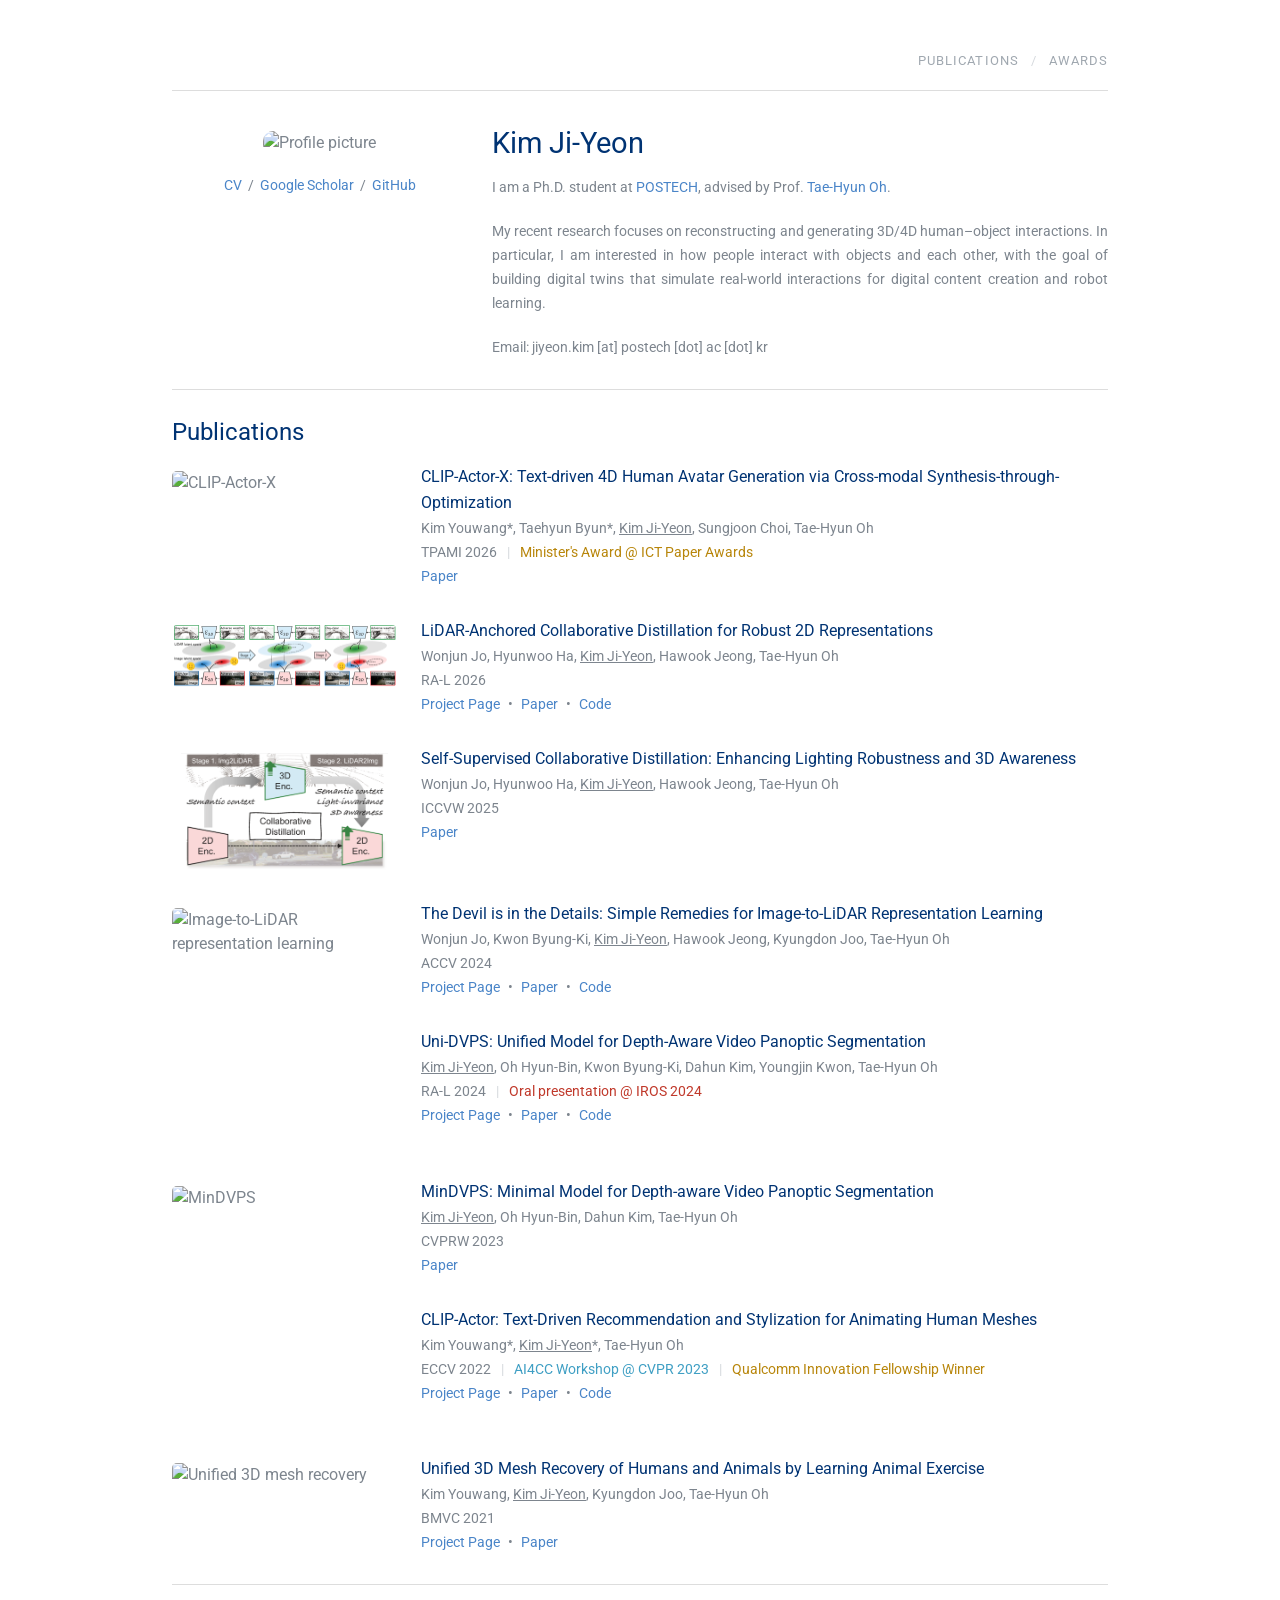
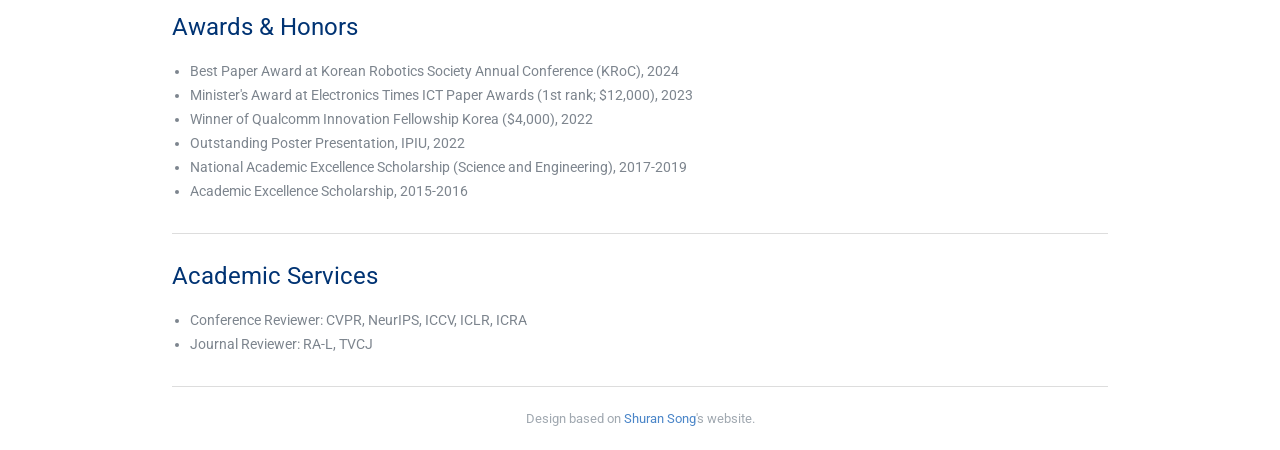
==== index.html @ 202c0822 "Update profile research interests and digital twin vision" ====
<!doctype html>
<html lang="en">
<head>
  <!-- Required meta tags -->
  <meta charset="utf-8">
  <meta name="viewport" content="width=device-width, initial-scale=1">

  <!-- Google Fonts -->
  <link rel="preconnect" href="https://fonts.googleapis.com">
  <link rel="preconnect" href="https://fonts.gstatic.com" crossorigin>
  <link href="https://fonts.googleapis.com/css2?family=Roboto:wght@300;400;500;700&display=swap" rel="stylesheet">

  <!-- Bootstrap CSS -->
  <link href="https://cdn.jsdelivr.net/npm/bootstrap@5.0.2/dist/css/bootstrap.min.css" rel="stylesheet" integrity="sha384-EVSTQN3/azprG1Anm3QDgpJLIm9Nao0Yz1ztcQTwFspd3yD65VohhpuuCOmLASjC" crossorigin="anonymous">
  <link rel="stylesheet" href="https://cdnjs.cloudflare.com/ajax/libs/font-awesome/6.2.0/css/all.min.css" integrity="sha512-xh6O/CkQoPOWDdYTDqeRdPCVd1SpvCA9XXcUnZS2FmJNp1coAFzvtCN9BmamE+4aHK8yyUHUSCcJHgXloTyT2A==" crossorigin="anonymous" referrerpolicy="no-referrer" />

  <!-- Custom CSS -->
  <link rel="stylesheet" href="./assets/home/css/home.css">

  <!-- Google tag (gtag.js) -->
  <script async src="https://www.googletagmanager.com/gtag/js?id=G-CMSVGPC040"></script>
  <script>
    window.dataLayer = window.dataLayer || [];
    function gtag(){dataLayer.push(arguments);}
    gtag('js', new Date());

    gtag('config', 'G-CMSVGPC040');
</script>

  <title>Kim Ji-Yeon</title>
  <link rel="icon" type="image/x-icon" href="assets/favicon.ico">
</head>

<body>
  <div class="container">

    <!-- ==================== header ==================== -->
    <header class="site-header">
      <a href="#publications">PUBLICATIONS</a><span class="sep">/</span><a href="#awards">AWARDS</a>
    </header>

    <!-- ==================== profile ==================== -->
    <div class="row profile">
      <div class="col-sm-4 text-center">
        <img src="./assets/home/image/me.png" class="profile-image" alt="Profile picture">
        <p class="profile-link">
          <a href="./cv.html" target="_blank">CV</a><span class="sep">/</span><a href="https://scholar.google.com/citations?user=NYA9EpgAAAAJ&hl=en" target="_blank">Google Scholar</a><span class="sep">/</span><a href="https://github.com/J1Yeon-Kim" target="_blank">GitHub</a>
        </p>
      </div>
      <div class="col-sm-8">
        <div class="profile-name">Kim Ji-Yeon</div>
        <p class="profile-text">
          I am a Ph.D. student at <a href="https://postech.ac.kr/eng" target="_blank">POSTECH</a>, advised by Prof. <a href="https://ami.kaist.ac.kr/members/tae-hyun-oh" target="_blank">Tae-Hyun Oh</a>.
          <!-- at <a href="https://ami.kaist.ac.kr/" target="_blank">AMILab</a> at <a href="https://postech.ac.kr/eng" target="_blank">POSTECH</a>, advised by <a href="https://ami.kaist.ac.kr/members/tae-hyun-oh" target="_blank">Tae-Hyun Oh</a>. I received my Bachelor's degree in IT Engineering from Sookmyung Women's University. During my undergraduate, I also studied at <a href="https://www.utoronto.ca/" target="_blank">University of Toronto</a> as an exchange student. -->
        </p>
        <p class="profile-text">
          My recent research focuses on reconstructing and generating 3D/4D human&ndash;object interactions.
          In particular, I am interested in how people interact with objects and each other, with the goal of building digital twins that simulate real-world interactions for digital content creation and robot learning.
          <!-- computer vision and machine learning, specializing in understanding 3D world via 2D visual cues. -->
          <!-- Recently, my research interests are on perceiving 3D humans in the scene. -->
        </p>
        <p class="profile-email">
          Email: jiyeon.kim [at] postech [dot] ac [dot] kr
        </p>
      </div>
    </div>

    <!-- ==================== recent work slider ====================
         Enable when representative project thumbnails are ready.
    <div class="recent-work">
      <div class="slider">
        <a href="https://jiyeonk1m.github.io/uni-dvps"><video playsinline muted autoplay loop><source src="./assets/home/image/uni_dvps_animation.mp4" type="video/mp4"></video></a>
        <a href="https://clip-actor.github.io"><video playsinline muted autoplay loop><source src="./assets/home/image/clip-actor-fm.mp4" type="video/mp4"></video></a>
        <a href="https://sr-i2l.github.io/"><img src="./assets/home/image/lidar.png"></a>
        <a href="https://demr-bmvc21.github.io"><img src="./assets/home/image/demr.png"></a>
      </div>
    </div>
    ============================================================= -->

    <div class="divider"></div>

    <!-- ==================== publications ==================== -->
    <h1 class="section" id="publications">Publications</h1>

    <div class="row research-proj">
      <div class="col-sm-3 research-thumb">
        <img src="./assets/home/image/clip-actor-x.png" alt="CLIP-Actor-X">
      </div>
      <div class="col-sm-9 research-info">
        <span class="research-proj-title">CLIP-Actor-X: Text-driven 4D Human Avatar Generation via Cross-modal Synthesis-through-Optimization</span><br>
        Kim Youwang*, Taehyun Byun*, <u>Kim Ji-Yeon</u>, Sungjoon Choi, Tae-Hyun Oh<br>
        TPAMI 2026<span class="sub-sep">|</span><span class="sub-info sub-award">Minister's Award @ ICT Paper Awards</span><br>
        <div class="research-links">
          <a href="https://ieeexplore.ieee.org/document/11408037" target="_blank">Paper</a>
        </div>
      </div>
    </div>

    <div class="row research-proj">
      <div class="col-sm-3 research-thumb">
        <img src="./assets/home/image/cd_teaser.png" alt="LiDAR-Anchored Collaborative Distillation">
      </div>
      <div class="col-sm-9 research-info">
        <span class="research-proj-title">LiDAR-Anchored Collaborative Distillation for Robust 2D Representations</span><br>
        Wonjun Jo, Hyunwoo Ha, <u>Kim Ji-Yeon</u>, Hawook Jeong, Tae-Hyun Oh <br>
        RA-L 2026<br>
        <div class="research-links">
          <a href="https://la-cd.github.io/" target="_blank">Project Page</a><span class="sep">&bull;</span><a href="https://ieeexplore.ieee.org/document/11623467" target="_blank">Paper</a><span class="sep">&bull;</span><a href="https://github.com/kaist-ami/SSCD" target="_blank">Code</a>
        </div>
      </div>
    </div>

    <div class="row research-proj">
      <div class="col-sm-3 research-thumb">
        <img class="thumb-short" src="./assets/home/image/cd-workshop-teaser.webp" alt="Self-Supervised Collaborative Distillation">
      </div>
      <div class="col-sm-9 research-info">
        <span class="research-proj-title">Self-Supervised Collaborative Distillation: Enhancing Lighting Robustness and 3D Awareness</span><br>
        Wonjun Jo, Hyunwoo Ha, <u>Kim Ji-Yeon</u>, Hawook Jeong, Tae-Hyun Oh <br>
        ICCVW 2025<br>
        <div class="research-links">
          <a href="https://openreview.net/forum?id=i1JDHqVzmv" target="_blank">Paper</a>
        </div>
      </div>
    </div>

    <div class="row research-proj">
      <div class="col-sm-3 research-thumb">
        <img src="./assets/home/image/lidar.png" alt="Image-to-LiDAR representation learning">
      </div>
      <div class="col-sm-9 research-info">
        <span class="research-proj-title">The Devil is in the Details: Simple Remedies for Image-to-LiDAR Representation Learning</span><br>
        Wonjun Jo, Kwon Byung-Ki, <u>Kim Ji-Yeon</u>, Hawook Jeong, Kyungdon Joo, Tae-Hyun Oh<br>
        ACCV 2024<br>
        <div class="research-links">
          <a href="https://sr-i2l.github.io/" target="_blank">Project Page</a><span class="sep">&bull;</span><a href="https://openaccess.thecvf.com/content/ACCV2024/papers/Jo_The_Devil_is_in_the_Details_Simple_Remedies_for__ACCV_2024_paper.pdf" target="_blank">Paper</a><span class="sep">&bull;</span><a href="https://github.com/kaist-ami/I2L-Remedy" target="_blank">Code</a>
        </div>
      </div>
    </div>

    <div class="row research-proj">
      <div class="col-sm-3 research-thumb">
        <video playsinline muted autoplay loop poster="./assets/home/image/min-dvps.png">
          <source src="./assets/home/image/uni_dvps_animation.mp4" type="video/mp4">
        </video>
      </div>
      <div class="col-sm-9 research-info">
        <span class="research-proj-title">Uni-DVPS: Unified Model for Depth-Aware Video Panoptic Segmentation</span><br>
        <u>Kim Ji-Yeon</u>, Oh Hyun-Bin, Kwon Byung-Ki, Dahun Kim, Youngjin Kwon, Tae-Hyun Oh<br>
        RA-L 2024<span class="sub-sep">|</span><span class="sub-info sub-oral">Oral presentation @ IROS 2024</span><br>
        <div class="research-links">
          <a href="https://jiyeonk1m.github.io/uni-dvps" target="_blank">Project Page</a><span class="sep">&bull;</span><a href="https://ieeexplore.ieee.org/document/10517661" target="_blank">Paper</a><span class="sep">&bull;</span><a href="https://github.com/kaist-ami/Uni-DVPS" target="_blank">Code</a>
        </div>
      </div>
    </div>

    <div class="row research-proj">
      <div class="col-sm-3 research-thumb">
        <img src="./assets/home/image/min-dvps.png" alt="MinDVPS">
      </div>
      <div class="col-sm-9 research-info">
        <span class="research-proj-title">MinDVPS: Minimal Model for Depth-aware Video Panoptic Segmentation</span><br>
        <u>Kim Ji-Yeon</u>, Oh Hyun-Bin, Dahun Kim, Tae-Hyun Oh<br>
        CVPRW 2023 <br>
        <div class="research-links">
          <a href="https://vcad.site/#/papers" target="_blank">Paper</a>
        </div>
      </div>
    </div>

    <div class="row research-proj">
      <div class="col-sm-3 research-thumb">
        <video playsinline muted autoplay loop poster="./assets/home/image/clip-actor-x.png">
          <source src="./assets/home/image/clip-actor-fm.mp4" type="video/mp4">
        </video>
      </div>
      <div class="col-sm-9 research-info">
        <span class="research-proj-title">CLIP-Actor: Text-Driven Recommendation and Stylization for Animating Human Meshes</span><br>
        Kim Youwang*, <u>Kim Ji-Yeon</u>*, Tae-Hyun Oh<br>
        ECCV 2022<span class="sub-sep">|</span><span class="sub-info sub-workshop">AI4CC Workshop @ CVPR 2023</span><span class="sub-sep">|</span><span class="sub-info sub-award">Qualcomm Innovation Fellowship Winner</span><br>
        <div class="research-links">
          <a href="https://clip-actor.github.io" target="_blank">Project Page</a><span class="sep">&bull;</span><a href="https://arxiv.org/abs/2206.04382" target="_blank">Paper</a><span class="sep">&bull;</span><a href="https://github.com/kaist-ami/CLIP-Actor" target="_blank">Code</a>
        </div>
      </div>
    </div>

    <div class="row research-proj">
      <div class="col-sm-3 research-thumb">
        <img src="./assets/home/image/demr.png" alt="Unified 3D mesh recovery">
      </div>
      <div class="col-sm-9 research-info">
        <span class="research-proj-title">Unified 3D Mesh Recovery of Humans and Animals by Learning Animal Exercise</span><br>
        Kim Youwang, <u>Kim Ji-Yeon</u>, Kyungdon Joo, Tae-Hyun Oh<br>
        BMVC 2021<br>
        <div class="research-links">
          <a href="https://demr-bmvc21.github.io" target="_blank">Project Page</a><span class="sep">&bull;</span><a href="https://arxiv.org/abs/2111.02450" target="_blank">Paper</a>
        </div>
      </div>
    </div>

    <!-- ==================== show more / less ====================
         Wrap the older entries above in <span id="morePubs"> ... </span>,
         then enable these buttons and the togglePubs() script at the bottom.
    <div onclick="togglePubs()" id="morePubsBtn" class="showBtn"><a>Show more...</a></div>
    <div onclick="togglePubs()" id="lessPubsBtn" class="showBtn"><a>Show less...</a></div>
    ========================================================== -->

    <div class="divider"></div>

    <!-- ==================== awards ==================== -->
    <h1 class="section" id="awards">Awards &amp; Honors</h1>
    <ul class="section-list">
      <li>Best Paper Award at Korean Robotics Society Annual Conference (KRoC), 2024</li>
      <li>Minister's Award at Electronics Times ICT Paper Awards (1st rank; $12,000), 2023</li>
      <li>Winner of Qualcomm Innovation Fellowship Korea ($4,000), 2022</li>
      <li>Outstanding Poster Presentation, IPIU, 2022</li>
      <li>National Academic Excellence Scholarship (Science and Engineering), 2017-2019</li>
      <li>Academic Excellence Scholarship, 2015-2016</li>
    </ul>

    <div class="divider"></div>

    <!-- ==================== services ==================== -->
    <h1 class="section" id="services">Academic Services</h1>
    <ul class="section-list">
      <li>Conference Reviewer: CVPR, NeurIPS, ICCV, ICLR, ICRA</li>
      <li>Journal Reviewer: RA-L, TVCJ</li>
    </ul>

    <div class="divider"></div>

    <footer class="footer">
      <p class="text-center">
        Design based on <a href="https://shurans.github.io/" target="_blank">Shuran Song</a>'s website.
      </p>
      <!--
      <p class="text-center">
        Feel free to use my website source code. Checkout the <a href="https://github.com/jiyeonk1m/jiyeonk1m.github.io" target="_blank">github repository</a>.
      </p>
      -->
    </footer>
  </div>

  <!-- Bootstrap JS (Popper.js bundled) -->
  <script src="https://cdn.jsdelivr.net/npm/bootstrap@5.0.2/dist/js/bootstrap.bundle.min.js"
    integrity="sha384-MrcW6ZMFYlzcLA8Nl+NtUVF0sA7MsXsP1UyJoMp4YLEuNSfAP+JcXn/tWtIaxVXM"
    crossorigin="anonymous"></script>

  <!-- ==================== publication list toggle ====================
  <script>
    function togglePubs() {
      var morePubs = document.getElementById("morePubs");
      var morePubsBtn = document.getElementById("morePubsBtn");
      var lessPubsBtn = document.getElementById("lessPubsBtn");
      if (morePubsBtn.style.display === "none") {
        morePubs.style.display = "none";
        morePubsBtn.style.display = "inline";
        lessPubsBtn.style.display = "none";
      } else {
        morePubs.style.display = "inline";
        morePubsBtn.style.display = "none";
        lessPubsBtn.style.display = "inline";
      }
    }
  </script>
  ============================================================== -->
</body>
</html>
---- assets/home/css/home.css ----
/* ==========================================================================
   Palette
   text        #7d858e    heading  #003373
   link        #4a85c8    divider  #ddd
   ========================================================================== */

body {
  font-family: 'Roboto', sans-serif;
  color: #7d858e;
  background-color: #fff;
}

p, ul, li {
  font-size: 14px;
  line-height: 24px;
}

a {
  text-decoration: none;
  color: #4a85c8;
}

a:hover {
  color: #4a85c8;
  border-bottom: 1px solid #4a85c8;
}

/* --------------------------------------------------------- container ---- */

@media (min-width: 576px) { .container { max-width: 90%; } }
@media (min-width: 768px) { .container { max-width: 90%; } }
@media (min-width: 992px) { .container { max-width: 960px; } }

/* ------------------------------------------------------------ header ---- */

.site-header {
  font-size: 13px;
  letter-spacing: 0.08em;
  line-height: 58px;
  padding-top: 32px;
  text-align: right;
  border-bottom: 1px solid #ddd;
}

.site-header a {
  color: #a0a8b0;
  border-bottom: none;
}

.site-header a:hover {
  color: #4a85c8;
  border-bottom: none;
}

.site-header .sep {
  padding: 0 12px;
  color: #d5d9dd;
}

/* smooth scrolling for the in-page anchor links */
html {
  scroll-behavior: smooth;
}

h1.section {
  scroll-margin-top: 24px;
}

/* ----------------------------------------------------------- profile ---- */

.profile {
  padding: 40px 0 10px 0;
}

.profile-name {
  font-size: 29px;
  line-height: 24px;
  /* font-weight: 500; */
  margin-bottom: 20px;
  color: #003373;
}

.profile-email {
  font-size: 14px;
  line-height: 24px;
  margin-bottom: 20px;
}

.profile-text {
  margin-bottom: 20px;
  text-align: justify;
}

.profile-image {
  width: 100%;
  max-width: 170px;
  border-radius: 10px;
  margin-bottom: 18px;
}

.profile-link {
  font-size: 14px;
  line-height: 24px;
}

.profile-link .sep {
  padding: 0 6px;
}

/* ------------------------------------------------------------ layout ---- */

.divider {
  width: 100%;
  border-bottom: 1px solid #ddd;
}

h1.section {
  font-size: 24px;
  line-height: 24px;
  font-weight: 400;
  color: #003373;
  margin: 30px 0 20px 0;
}

/* -------------------------------------------------------- recent work --- */
/* Used by the (currently commented out) slider above the publication list. */

.recent-work {
  padding-bottom: 20px;
  margin: 30px 0;
  overflow-x: auto;
  overflow-y: hidden;
}

.slider {
  display: flex;
  gap: 20px;
  width: max-content;
}

.slider img,
.slider video {
  height: 205px;
  border-radius: 10px;
}

.slider a:hover {
  border-bottom: none;
}

.recent-work::-webkit-scrollbar { background: none; height: 8px; }
.recent-work::-webkit-scrollbar-track { background: #eee; border-radius: 4px; }
.recent-work::-webkit-scrollbar-thumb { background: #ccc; border-radius: 4px; }
.recent-work::-webkit-scrollbar-thumb:hover { background: #999; }

/* ------------------------------------------------------ publications ---- */

/* Bootstrap's .row carries a -12px margin that its columns cancel with 12px of
   padding. Dropping only the column padding aligns the thumbnail with the
   "Publications" heading but also shrinks it by 12px; dropping the row margin
   too keeps the thumbnail at its full column width AND aligned, which is how
   the reference has it (h1 and .research-proj share the same left edge). */

.research-proj {
  margin-bottom: 30px;
  margin-left: 0;
}

.research-thumb {
  padding-left: 0;
}

.research-thumb img,
.research-thumb video {
  width: 100%;
  border-radius: 5px;
  display: block;
  /* nudges the thumbnail down so its top edge optically aligns with the
     title's cap height rather than the top of its line box (as in the reference) */
  margin-top: 7px;
}

/* this teaser is nearly square (1.74:1), so at full column width it stands
   taller than the ~2:1 thumbnails around it — hold it to their height and let
   the image scale down inside */
.research-thumb img.thumb-short {
  aspect-ratio: 1.9 / 1;
  object-fit: contain;
  object-position: center;
}

.research-info {
  font-size: 14px;
  line-height: 24px;
}

.research-proj-title {
  color: #003373;
  font-size: 16px;
  line-height: 26px;
}

.research-links {
  white-space: nowrap;
}

.research-links .sep {
  padding: 0 8px;
}

/* Sub-info sits on its own line under the venue: one bullet, everything joined
   on that single line, indented past the venue so it reads as subordinate. */

/* .sub-info {
  padding-left: 18px;
  text-indent: -12px;
} */

/* .sub-info::before {
  content: "\2022";
  color: #c9ced3;
  padding-right: 6px;
} */

/* Sub-info shares the venue line, separated by a pipe. Same size as the venue,
   so colour is the only thing telling them apart: the venue is the one grey
   item on the line, everything after it is colour-coded by kind. */

.sub-sep {
  padding: 0 10px;
  color: #d5d9dd;
}

.sub-info {
  font-size: 14px;
}

.sub-award {
  color: #b8860b;   /* gold */
}

.sub-oral {
  color: #c0392b;   /* red */
}

.sub-workshop {
  color: #3f9fc4;   /* sky */
}

/* Previous pill/badge treatment, kept in case we want to go back to it.
.tag-award,
.tag-workshop {
  display: inline-block;
  padding: 1px 10px;
  margin-top: 2px;
  font-size: 13px;
  line-height: 22px;
  border-radius: 4px;
}

.tag-award {
  background-color: rgba(253, 196, 80, 0.18);
  color: #8a6011;
}

.tag-workshop {
  background-color: rgba(74, 133, 200, 0.12);
  color: #35618f;
}
*/

/* ---------------------------------------------------------- show more --- */
/* Used by the (currently commented out) publication list toggle. */

.showBtn {
  margin-bottom: 30px;
  font-size: 14px;
  line-height: 24px;
}

.showBtn a {
  color: #003373;
  cursor: pointer;
}

.showBtn a:hover {
  border-bottom: 1px solid #003373;
}

#morePubs,
#lessPubsBtn {
  display: none;
}

/* ------------------------------------------------------------- lists ---- */

.section-list {
  list-style-position: outside;
  list-style-type: disc;
  padding-left: 18px;
  margin-bottom: 30px;
}

/* ------------------------------------------------------------ footer ---- */

.footer p {
  margin: 0;
  font-size: 13px;
  color: #a0a8b0;
  padding: 1.5em 0;
}
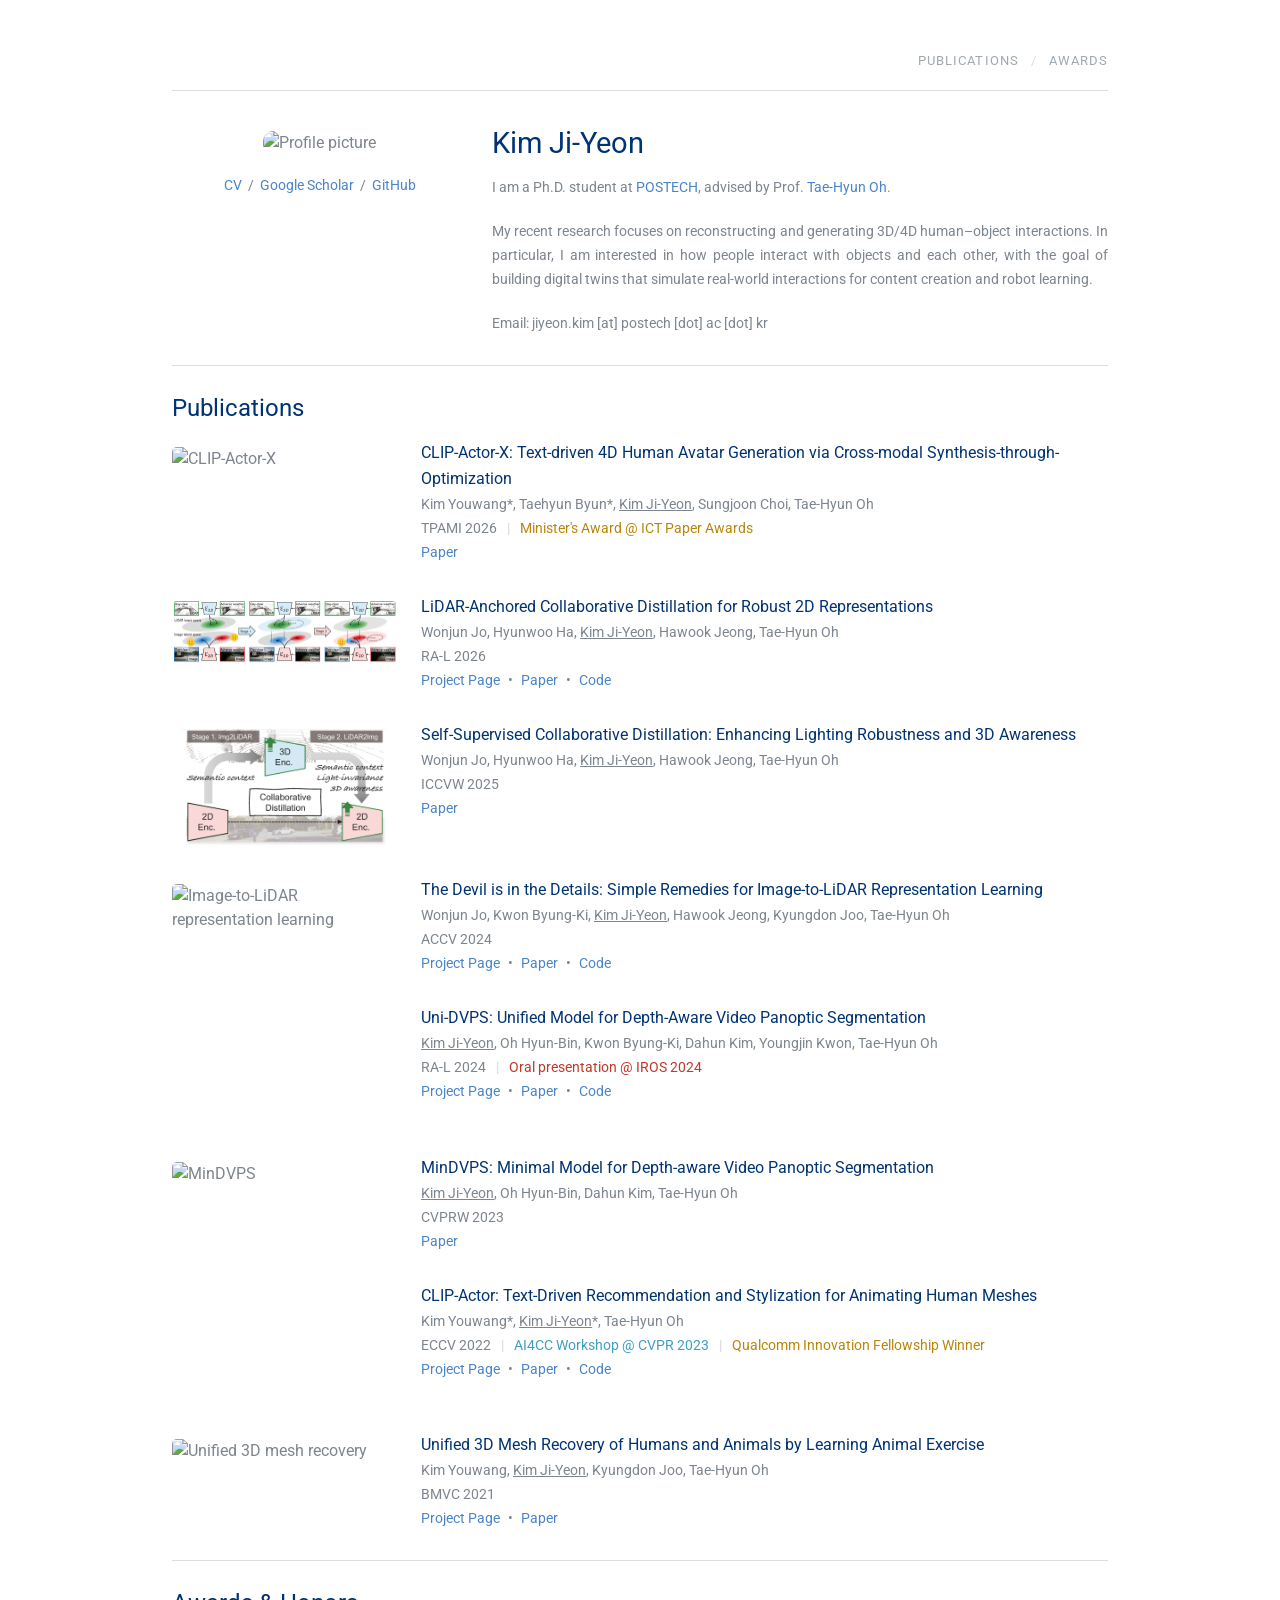
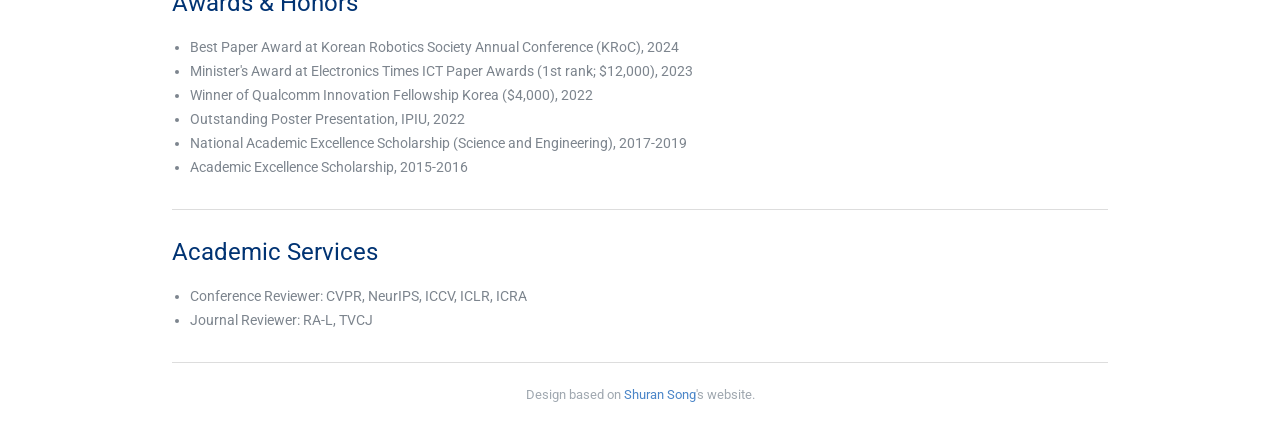
==== commit 2e646831: "Shorten profile research statement" ====
--- a/index.html
+++ b/index.html
@@ -55,7 +55,7 @@
         </p>
         <p class="profile-text">
           My recent research focuses on reconstructing and generating 3D/4D human&ndash;object interactions.
-          In particular, I am interested in how people interact with objects and each other, with the goal of building digital twins that simulate real-world interactions for digital content creation and robot learning.
+          In particular, I am interested in how people interact with objects and each other, with the goal of building digital twins that simulate real-world interactions for content creation and robot learning.
           <!-- computer vision and machine learning, specializing in understanding 3D world via 2D visual cues. -->
           <!-- Recently, my research interests are on perceiving 3D humans in the scene. -->
         </p>
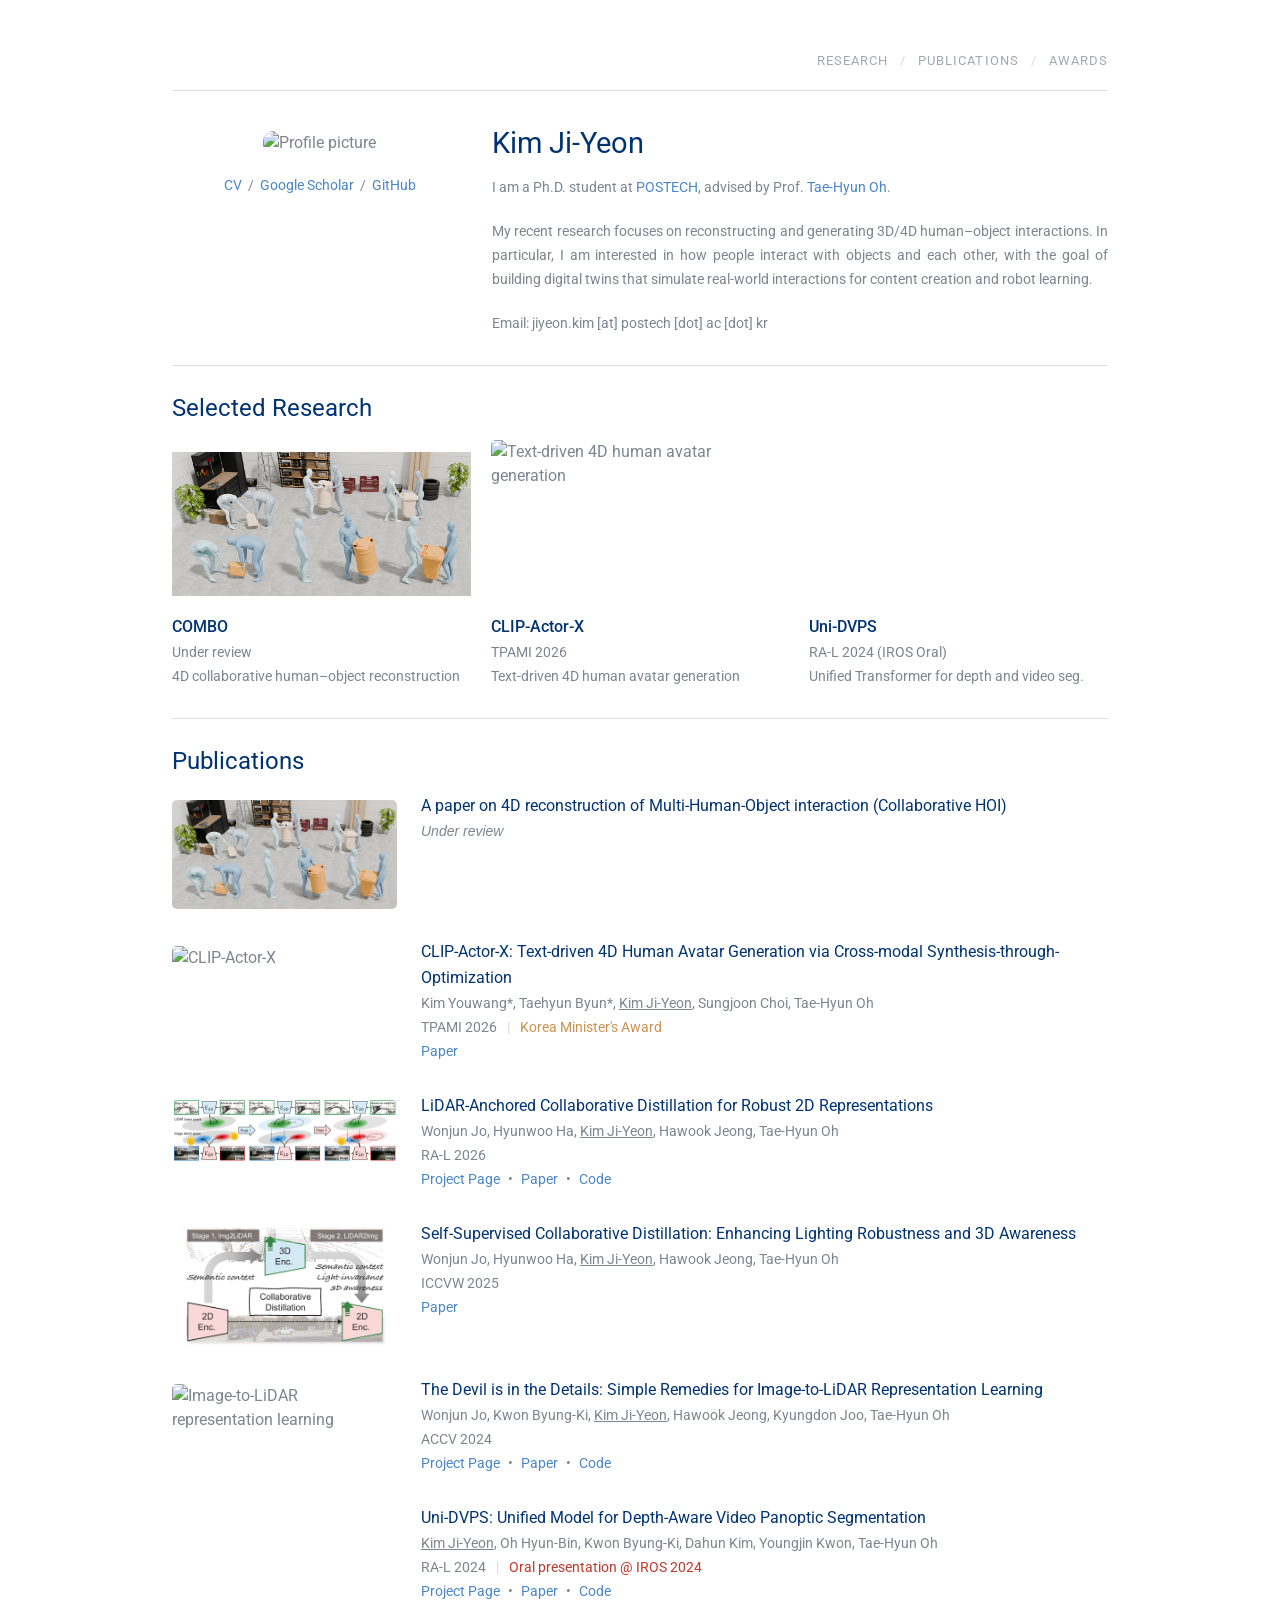
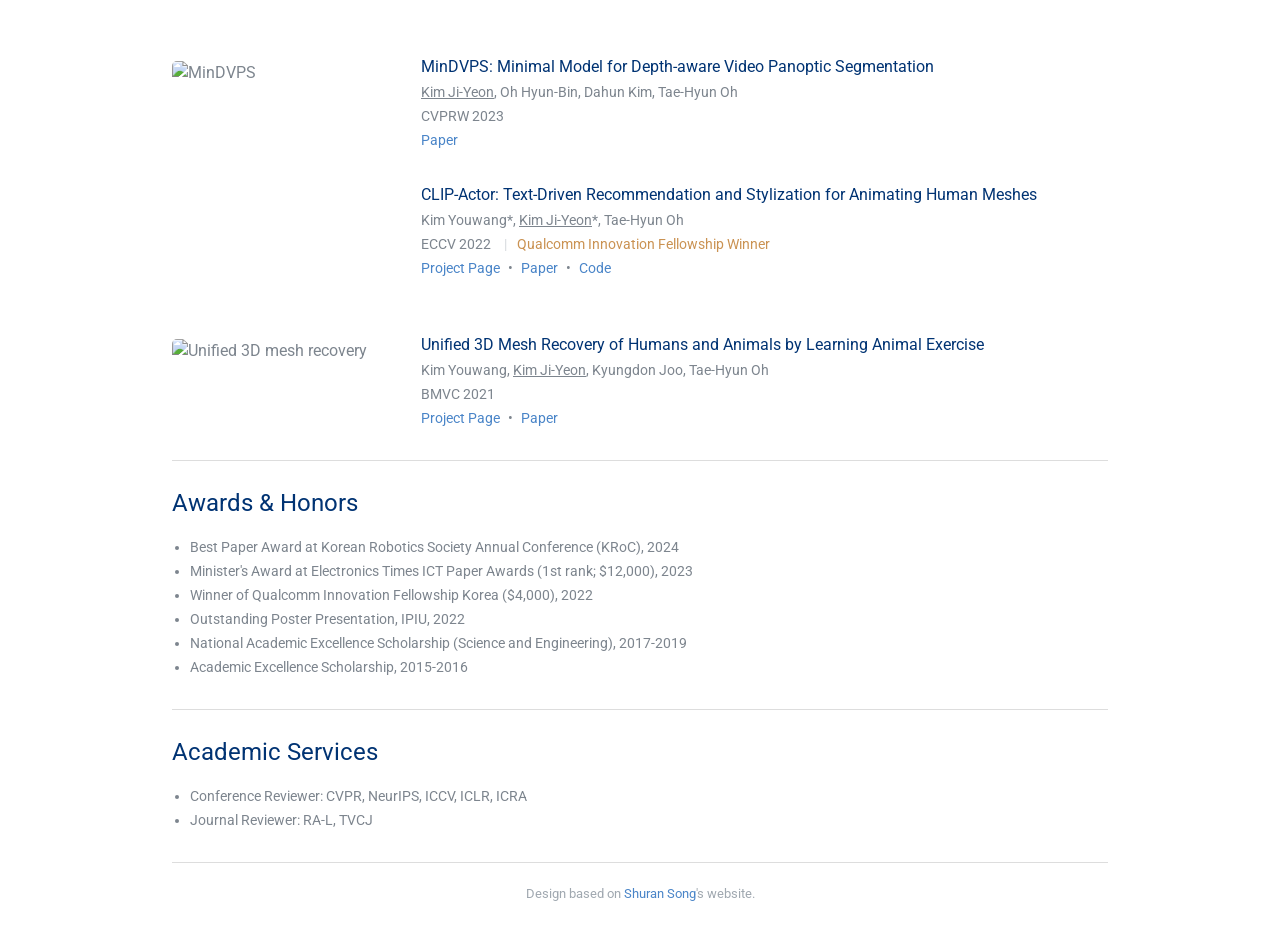
==== commit 2f5f4958: "Add selected research cards and update publication details" ====
--- a/index.html
+++ b/index.html
@@ -36,7 +36,7 @@
 
     <!-- ==================== header ==================== -->
     <header class="site-header">
-      <a href="#publications">PUBLICATIONS</a><span class="sep">/</span><a href="#awards">AWARDS</a>
+      <a href="#selected-research">RESEARCH</a><span class="sep">/</span><a href="#publications">PUBLICATIONS</a><span class="sep">/</span><a href="#awards">AWARDS</a>
     </header>
 
     <!-- ==================== profile ==================== -->
@@ -65,23 +65,54 @@
       </div>
     </div>
 
-    <!-- ==================== recent work slider ====================
-         Enable when representative project thumbnails are ready.
-    <div class="recent-work">
-      <div class="slider">
-        <a href="https://jiyeonk1m.github.io/uni-dvps"><video playsinline muted autoplay loop><source src="./assets/home/image/uni_dvps_animation.mp4" type="video/mp4"></video></a>
-        <a href="https://clip-actor.github.io"><video playsinline muted autoplay loop><source src="./assets/home/image/clip-actor-fm.mp4" type="video/mp4"></video></a>
-        <a href="https://sr-i2l.github.io/"><img src="./assets/home/image/lidar.png"></a>
-        <a href="https://demr-bmvc21.github.io"><img src="./assets/home/image/demr.png"></a>
-      </div>
-    </div>
-    ============================================================= -->
+    <div class="divider"></div>
+
+    <!-- ==================== selected research ==================== -->
+    <section class="selected-research" aria-labelledby="selected-research">
+      <h1 class="section" id="selected-research">Selected Research</h1>
+      <div class="selected-research-list" tabindex="0" role="group" aria-label="Selected research projects">
+        <a class="selected-research-card" href="#combo">
+          <img src="./assets/home/image/combo.png" alt="Collaborative human–object interaction reconstruction">
+          <span class="selected-research-name">COMBO</span>
+          <span class="selected-research-venue">Under review</span>
+          <span class="selected-research-summary">4D collaborative human&ndash;object reconstruction</span>
+        </a>
+        <a class="selected-research-card" href="https://ieeexplore.ieee.org/document/11408037" target="_blank" rel="noopener noreferrer">
+          <img src="./assets/home/image/clip-actor-x.png" alt="Text-driven 4D human avatar generation">
+          <span class="selected-research-name">CLIP-Actor-X</span>
+          <span class="selected-research-venue">TPAMI 2026</span>
+          <span class="selected-research-summary">Text-driven 4D human avatar generation</span>
+        </a>
+        <a class="selected-research-card" href="./uni-dvps.html" target="_blank" rel="noopener noreferrer">
+          <video playsinline muted autoplay loop preload="metadata" poster="./assets/home/image/min-dvps.png" aria-label="Uni-DVPS depth-aware video panoptic segmentation results">
+            <source src="./assets/home/image/uni_dvps_animation.mp4" type="video/mp4">
+          </video>
+          <span class="selected-research-name">Uni-DVPS</span>
+          <span class="selected-research-venue">RA-L 2024 (IROS Oral)</span>
+          <span class="selected-research-summary">Unified Transformer for depth and video seg.</span>
+        </a>
+      </div>
+    </section>
 
     <div class="divider"></div>
 
     <!-- ==================== publications ==================== -->
     <h1 class="section" id="publications">Publications</h1>
 
+    <div class="row research-proj" id="combo">
+      <div class="col-sm-3 research-thumb">
+        <img src="./assets/home/image/combo.png" alt="COMBO">
+      </div>
+      <div class="col-sm-9 research-info">
+        <span class="research-proj-title">A paper on 4D reconstruction of Multi-Human-Object interaction (Collaborative HOI)</span><br>
+        <!-- <u>Kim Ji-Yeon</u>, TBU<br> -->
+        <span class="research-venue"><em>Under review</em></span><br>
+        <!-- <div class="research-links"> -->
+          <!-- <a href="https://ieeexplore.ieee.org/document/11408037" target="_blank">Paper</a> -->
+        <!-- </div> -->
+      </div>
+    </div>
+
     <div class="row research-proj">
       <div class="col-sm-3 research-thumb">
         <img src="./assets/home/image/clip-actor-x.png" alt="CLIP-Actor-X">
@@ -89,7 +120,7 @@
       <div class="col-sm-9 research-info">
         <span class="research-proj-title">CLIP-Actor-X: Text-driven 4D Human Avatar Generation via Cross-modal Synthesis-through-Optimization</span><br>
         Kim Youwang*, Taehyun Byun*, <u>Kim Ji-Yeon</u>, Sungjoon Choi, Tae-Hyun Oh<br>
-        TPAMI 2026<span class="sub-sep">|</span><span class="sub-info sub-award">Minister's Award @ ICT Paper Awards</span><br>
+        <span class="research-venue">TPAMI 2026</span><span class="sub-sep">|</span><span class="sub-info sub-award">Korea Minister's Award</span><br>
         <div class="research-links">
           <a href="https://ieeexplore.ieee.org/document/11408037" target="_blank">Paper</a>
         </div>
@@ -103,7 +134,7 @@
       <div class="col-sm-9 research-info">
         <span class="research-proj-title">LiDAR-Anchored Collaborative Distillation for Robust 2D Representations</span><br>
         Wonjun Jo, Hyunwoo Ha, <u>Kim Ji-Yeon</u>, Hawook Jeong, Tae-Hyun Oh <br>
-        RA-L 2026<br>
+        <span class="research-venue">RA-L 2026</span><br>
         <div class="research-links">
           <a href="https://la-cd.github.io/" target="_blank">Project Page</a><span class="sep">&bull;</span><a href="https://ieeexplore.ieee.org/document/11623467" target="_blank">Paper</a><span class="sep">&bull;</span><a href="https://github.com/kaist-ami/SSCD" target="_blank">Code</a>
         </div>
@@ -117,7 +148,7 @@
       <div class="col-sm-9 research-info">
         <span class="research-proj-title">Self-Supervised Collaborative Distillation: Enhancing Lighting Robustness and 3D Awareness</span><br>
         Wonjun Jo, Hyunwoo Ha, <u>Kim Ji-Yeon</u>, Hawook Jeong, Tae-Hyun Oh <br>
-        ICCVW 2025<br>
+        <span class="research-venue">ICCVW 2025</span><br>
         <div class="research-links">
           <a href="https://openreview.net/forum?id=i1JDHqVzmv" target="_blank">Paper</a>
         </div>
@@ -131,7 +162,7 @@
       <div class="col-sm-9 research-info">
         <span class="research-proj-title">The Devil is in the Details: Simple Remedies for Image-to-LiDAR Representation Learning</span><br>
         Wonjun Jo, Kwon Byung-Ki, <u>Kim Ji-Yeon</u>, Hawook Jeong, Kyungdon Joo, Tae-Hyun Oh<br>
-        ACCV 2024<br>
+        <span class="research-venue">ACCV 2024</span><br>
         <div class="research-links">
           <a href="https://sr-i2l.github.io/" target="_blank">Project Page</a><span class="sep">&bull;</span><a href="https://openaccess.thecvf.com/content/ACCV2024/papers/Jo_The_Devil_is_in_the_Details_Simple_Remedies_for__ACCV_2024_paper.pdf" target="_blank">Paper</a><span class="sep">&bull;</span><a href="https://github.com/kaist-ami/I2L-Remedy" target="_blank">Code</a>
         </div>
@@ -147,7 +178,7 @@
       <div class="col-sm-9 research-info">
         <span class="research-proj-title">Uni-DVPS: Unified Model for Depth-Aware Video Panoptic Segmentation</span><br>
         <u>Kim Ji-Yeon</u>, Oh Hyun-Bin, Kwon Byung-Ki, Dahun Kim, Youngjin Kwon, Tae-Hyun Oh<br>
-        RA-L 2024<span class="sub-sep">|</span><span class="sub-info sub-oral">Oral presentation @ IROS 2024</span><br>
+        <span class="research-venue">RA-L 2024</span><span class="sub-sep">|</span><span class="sub-info sub-oral">Oral presentation @ IROS 2024</span><br>
         <div class="research-links">
           <a href="https://jiyeonk1m.github.io/uni-dvps" target="_blank">Project Page</a><span class="sep">&bull;</span><a href="https://ieeexplore.ieee.org/document/10517661" target="_blank">Paper</a><span class="sep">&bull;</span><a href="https://github.com/kaist-ami/Uni-DVPS" target="_blank">Code</a>
         </div>
@@ -161,7 +192,7 @@
       <div class="col-sm-9 research-info">
         <span class="research-proj-title">MinDVPS: Minimal Model for Depth-aware Video Panoptic Segmentation</span><br>
         <u>Kim Ji-Yeon</u>, Oh Hyun-Bin, Dahun Kim, Tae-Hyun Oh<br>
-        CVPRW 2023 <br>
+        <span class="research-venue">CVPRW 2023</span> <br>
         <div class="research-links">
           <a href="https://vcad.site/#/papers" target="_blank">Paper</a>
         </div>
@@ -177,7 +208,9 @@
       <div class="col-sm-9 research-info">
         <span class="research-proj-title">CLIP-Actor: Text-Driven Recommendation and Stylization for Animating Human Meshes</span><br>
         Kim Youwang*, <u>Kim Ji-Yeon</u>*, Tae-Hyun Oh<br>
-        ECCV 2022<span class="sub-sep">|</span><span class="sub-info sub-workshop">AI4CC Workshop @ CVPR 2023</span><span class="sub-sep">|</span><span class="sub-info sub-award">Qualcomm Innovation Fellowship Winner</span><br>
+        <span class="research-venue">ECCV 2022</span>
+        <!-- <span class="sub-sep">|</span><span class="sub-info sub-workshop">AI4CC Workshop @ CVPR 2023</span> -->
+        <span class="sub-sep">|</span><span class="sub-info sub-award">Qualcomm Innovation Fellowship Winner</span><br>
         <div class="research-links">
           <a href="https://clip-actor.github.io" target="_blank">Project Page</a><span class="sep">&bull;</span><a href="https://arxiv.org/abs/2206.04382" target="_blank">Paper</a><span class="sep">&bull;</span><a href="https://github.com/kaist-ami/CLIP-Actor" target="_blank">Code</a>
         </div>
@@ -191,7 +224,7 @@
       <div class="col-sm-9 research-info">
         <span class="research-proj-title">Unified 3D Mesh Recovery of Humans and Animals by Learning Animal Exercise</span><br>
         Kim Youwang, <u>Kim Ji-Yeon</u>, Kyungdon Joo, Tae-Hyun Oh<br>
-        BMVC 2021<br>
+        <span class="research-venue">BMVC 2021</span><br>
         <div class="research-links">
           <a href="https://demr-bmvc21.github.io" target="_blank">Project Page</a><span class="sep">&bull;</span><a href="https://arxiv.org/abs/2111.02450" target="_blank">Paper</a>
         </div>
--- a/assets/home/css/home.css
+++ b/assets/home/css/home.css
@@ -122,36 +122,83 @@
   margin: 30px 0 20px 0;
 }
 
-/* -------------------------------------------------------- recent work --- */
-/* Used by the (currently commented out) slider above the publication list. */
-
-.recent-work {
-  padding-bottom: 20px;
-  margin: 30px 0;
+/* -------------------------------------------------- selected research --- */
+
+.selected-research {
+  margin-bottom: 30px;
+}
+
+.selected-research-list {
+  display: grid;
+  grid-auto-flow: column;
+  grid-auto-columns: minmax(290px, calc((100% - 40px) / 3));
+  gap: 20px;
   overflow-x: auto;
-  overflow-y: hidden;
-}
-
-.slider {
-  display: flex;
-  gap: 20px;
-  width: max-content;
-}
-
-.slider img,
-.slider video {
-  height: 205px;
-  border-radius: 10px;
-}
-
-.slider a:hover {
+  padding-bottom: 0;
+  scroll-snap-type: x proximity;
+  scrollbar-width: thin;
+  scrollbar-color: #ccc transparent;
+}
+
+.selected-research-card {
+  display: block;
+  min-width: 0;
+  color: #7d858e;
+  scroll-snap-align: start;
+}
+
+.selected-research-card img,
+.selected-research-card video {
+  display: block;
+  width: 100%;
+  aspect-ratio: 16 / 9;
+  object-fit: contain;
+  border-radius: 5px;
+  margin-bottom: 6px;
+}
+
+.selected-research-card:hover {
+  color: #7d858e;
   border-bottom: none;
 }
 
-.recent-work::-webkit-scrollbar { background: none; height: 8px; }
-.recent-work::-webkit-scrollbar-track { background: #eee; border-radius: 4px; }
-.recent-work::-webkit-scrollbar-thumb { background: #ccc; border-radius: 4px; }
-.recent-work::-webkit-scrollbar-thumb:hover { background: #999; }
+.selected-research-name {
+  display: block;
+  color: #003373;
+  font-size: 16px;
+  font-weight: 500;
+  line-height: 26px;
+}
+
+.selected-research-card:hover .selected-research-name {
+  color: #4a85c8;
+}
+
+.selected-research-venue {
+  display: block;
+  font-size: 14px;
+  line-height: 24px;
+}
+
+.selected-research-summary {
+  display: block;
+  font-size: 14px;
+  line-height: 24px;
+  white-space: nowrap;
+}
+
+.selected-research-card:focus-visible,
+.selected-research-list:focus-visible {
+  outline: 2px solid #4a85c8;
+  outline-offset: 3px;
+}
+
+@media (max-width: 767px) {
+  .selected-research-list {
+    grid-auto-columns: minmax(290px, 82%);
+    gap: 16px;
+  }
+}
 
 /* ------------------------------------------------------ publications ---- */
 
@@ -236,7 +283,7 @@
 }
 
 .sub-award {
-  color: #b8860b;   /* gold */
+  color: #ca9252;   /* gold */
 }
 
 .sub-oral {
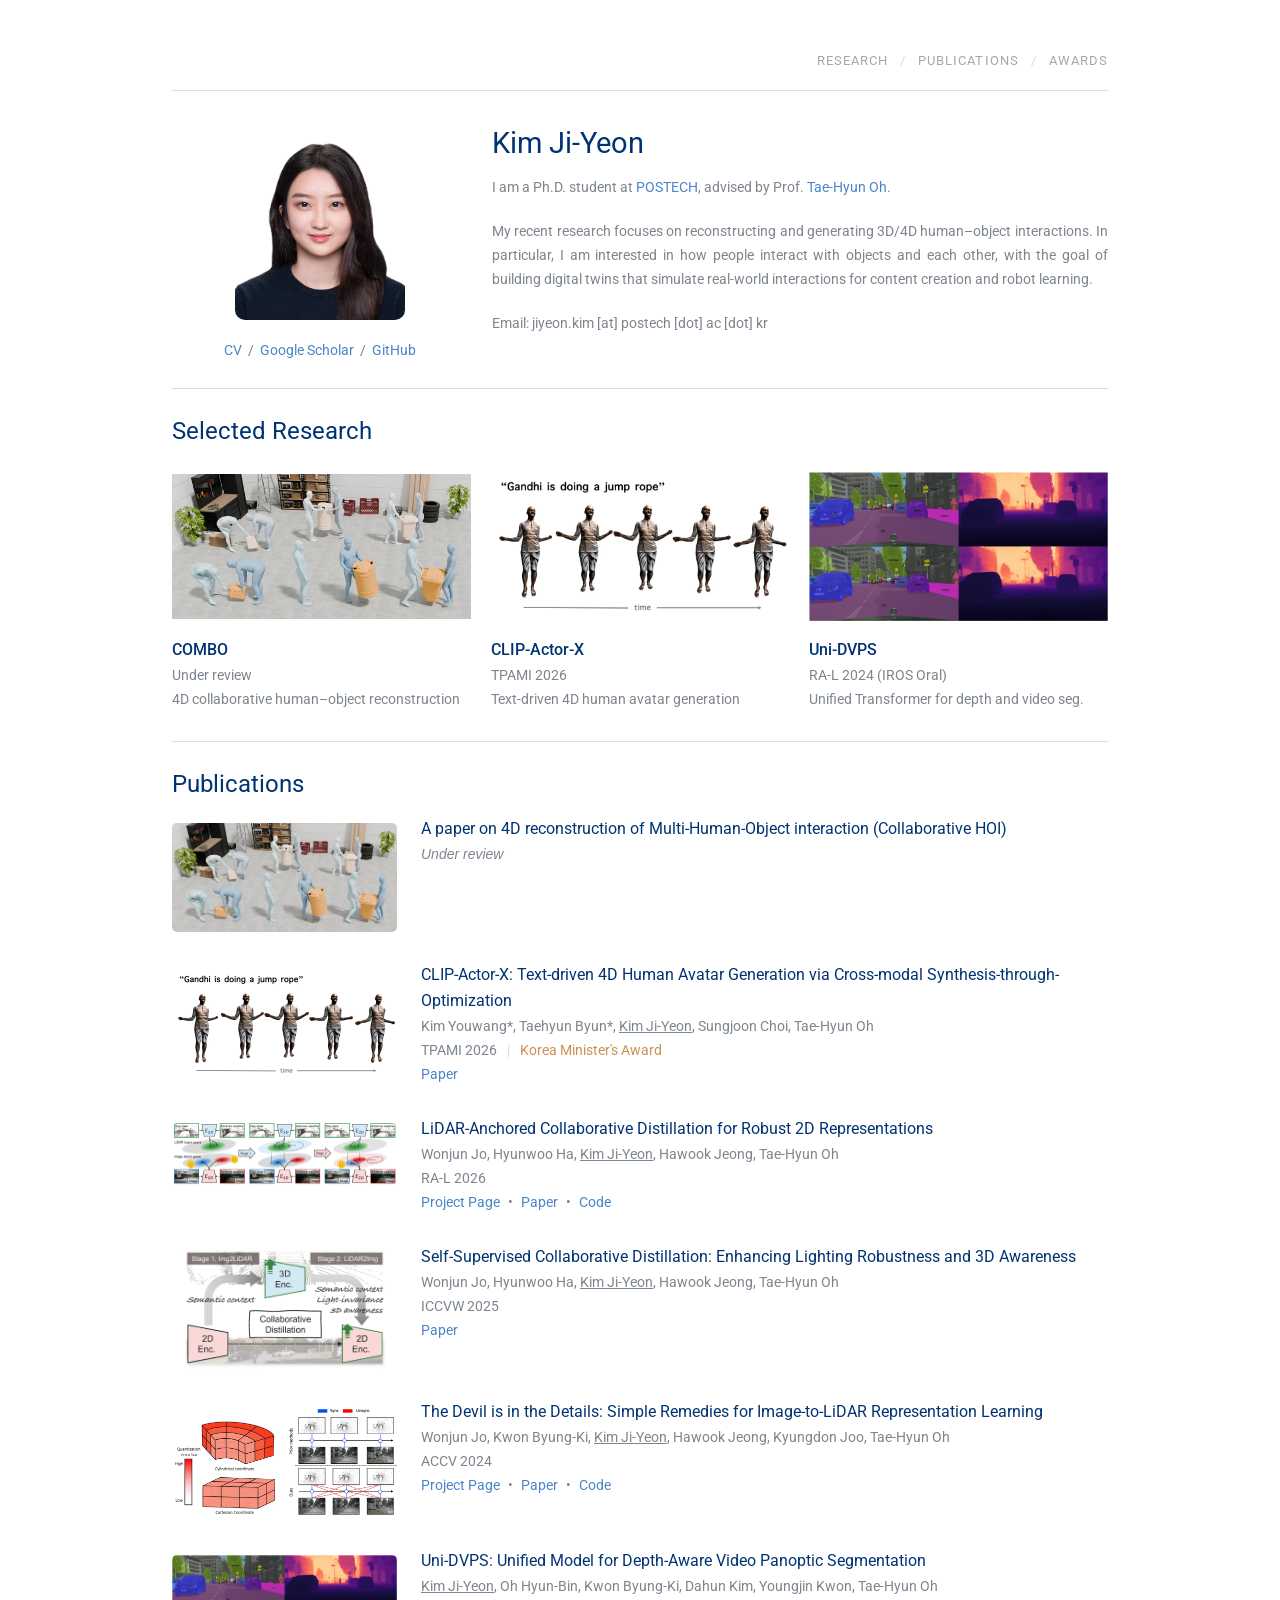
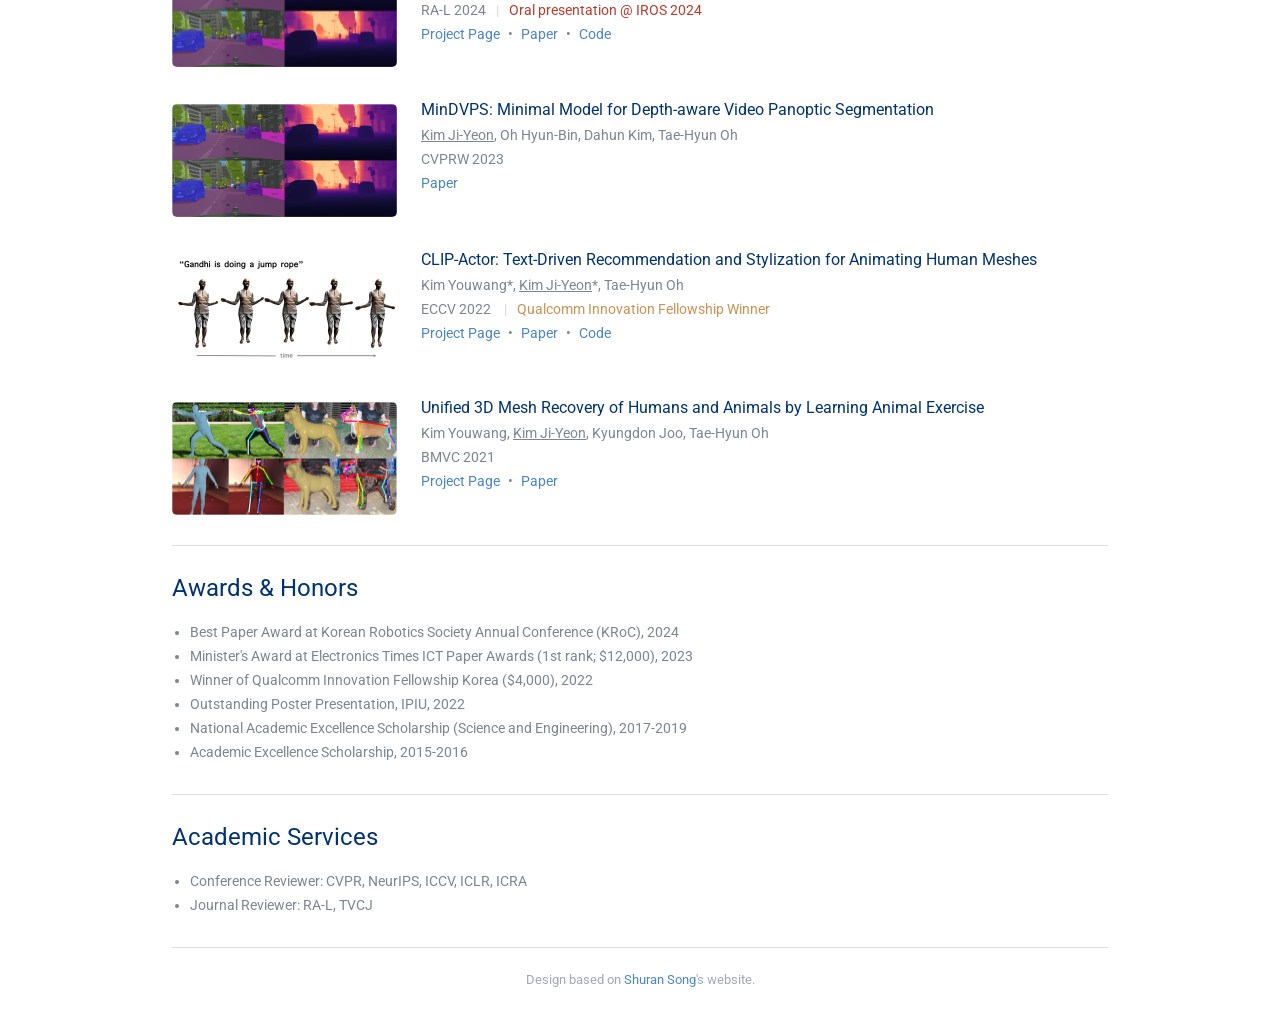
==== commit fd8d050d: "Optimize homepage images and remove unused Nerfies demo code" ====
--- a/index.html
+++ b/index.html
@@ -12,7 +12,6 @@
 
   <!-- Bootstrap CSS -->
   <link href="https://cdn.jsdelivr.net/npm/bootstrap@5.0.2/dist/css/bootstrap.min.css" rel="stylesheet" integrity="sha384-EVSTQN3/azprG1Anm3QDgpJLIm9Nao0Yz1ztcQTwFspd3yD65VohhpuuCOmLASjC" crossorigin="anonymous">
-  <link rel="stylesheet" href="https://cdnjs.cloudflare.com/ajax/libs/font-awesome/6.2.0/css/all.min.css" integrity="sha512-xh6O/CkQoPOWDdYTDqeRdPCVd1SpvCA9XXcUnZS2FmJNp1coAFzvtCN9BmamE+4aHK8yyUHUSCcJHgXloTyT2A==" crossorigin="anonymous" referrerpolicy="no-referrer" />
 
   <!-- Custom CSS -->
   <link rel="stylesheet" href="./assets/home/css/home.css">
@@ -42,7 +41,7 @@
     <!-- ==================== profile ==================== -->
     <div class="row profile">
       <div class="col-sm-4 text-center">
-        <img src="./assets/home/image/me.png" class="profile-image" alt="Profile picture">
+        <img src="./assets/home/image/optimized/me.webp" class="profile-image" alt="Profile picture" width="425" height="472" decoding="async" fetchpriority="high">
         <p class="profile-link">
           <a href="./cv.html" target="_blank">CV</a><span class="sep">/</span><a href="https://scholar.google.com/citations?user=NYA9EpgAAAAJ&hl=en" target="_blank">Google Scholar</a><span class="sep">/</span><a href="https://github.com/J1Yeon-Kim" target="_blank">GitHub</a>
         </p>
@@ -72,19 +71,19 @@
       <h1 class="section" id="selected-research">Selected Research</h1>
       <div class="selected-research-list" tabindex="0" role="group" aria-label="Selected research projects">
         <a class="selected-research-card" href="#combo">
-          <img src="./assets/home/image/combo.png" alt="Collaborative human–object interaction reconstruction">
+          <img src="./assets/home/image/optimized/combo.webp" alt="Collaborative human–object interaction reconstruction" width="505" height="245" decoding="async">
           <span class="selected-research-name">COMBO</span>
           <span class="selected-research-venue">Under review</span>
           <span class="selected-research-summary">4D collaborative human&ndash;object reconstruction</span>
         </a>
         <a class="selected-research-card" href="https://ieeexplore.ieee.org/document/11408037" target="_blank" rel="noopener noreferrer">
-          <img src="./assets/home/image/clip-actor-x.png" alt="Text-driven 4D human avatar generation">
+          <img src="./assets/home/image/optimized/clip-actor-x.webp" alt="Text-driven 4D human avatar generation" width="900" height="444" decoding="async">
           <span class="selected-research-name">CLIP-Actor-X</span>
           <span class="selected-research-venue">TPAMI 2026</span>
           <span class="selected-research-summary">Text-driven 4D human avatar generation</span>
         </a>
         <a class="selected-research-card" href="./uni-dvps.html" target="_blank" rel="noopener noreferrer">
-          <video playsinline muted autoplay loop preload="metadata" poster="./assets/home/image/min-dvps.png" aria-label="Uni-DVPS depth-aware video panoptic segmentation results">
+          <video playsinline muted autoplay loop preload="metadata" poster="./assets/home/image/optimized/min-dvps.webp" aria-label="Uni-DVPS depth-aware video panoptic segmentation results">
             <source src="./assets/home/image/uni_dvps_animation.mp4" type="video/mp4">
           </video>
           <span class="selected-research-name">Uni-DVPS</span>
@@ -101,7 +100,7 @@
 
     <div class="row research-proj" id="combo">
       <div class="col-sm-3 research-thumb">
-        <img src="./assets/home/image/combo.png" alt="COMBO">
+        <img src="./assets/home/image/optimized/combo.webp" alt="COMBO" width="505" height="245" decoding="async" loading="lazy">
       </div>
       <div class="col-sm-9 research-info">
         <span class="research-proj-title">A paper on 4D reconstruction of Multi-Human-Object interaction (Collaborative HOI)</span><br>
@@ -115,7 +114,7 @@
 
     <div class="row research-proj">
       <div class="col-sm-3 research-thumb">
-        <img src="./assets/home/image/clip-actor-x.png" alt="CLIP-Actor-X">
+        <img src="./assets/home/image/optimized/clip-actor-x.webp" alt="CLIP-Actor-X" width="900" height="444" decoding="async" loading="lazy">
       </div>
       <div class="col-sm-9 research-info">
         <span class="research-proj-title">CLIP-Actor-X: Text-driven 4D Human Avatar Generation via Cross-modal Synthesis-through-Optimization</span><br>
@@ -129,7 +128,7 @@
 
     <div class="row research-proj">
       <div class="col-sm-3 research-thumb">
-        <img src="./assets/home/image/cd_teaser.png" alt="LiDAR-Anchored Collaborative Distillation">
+        <img src="./assets/home/image/optimized/cd_teaser.webp" alt="LiDAR-Anchored Collaborative Distillation" width="900" height="249" decoding="async" loading="lazy">
       </div>
       <div class="col-sm-9 research-info">
         <span class="research-proj-title">LiDAR-Anchored Collaborative Distillation for Robust 2D Representations</span><br>
@@ -143,7 +142,7 @@
 
     <div class="row research-proj">
       <div class="col-sm-3 research-thumb">
-        <img class="thumb-short" src="./assets/home/image/cd-workshop-teaser.webp" alt="Self-Supervised Collaborative Distillation">
+        <img class="thumb-short" src="./assets/home/image/optimized/cd-workshop-teaser.webp" alt="Self-Supervised Collaborative Distillation" width="900" height="517" decoding="async" loading="lazy">
       </div>
       <div class="col-sm-9 research-info">
         <span class="research-proj-title">Self-Supervised Collaborative Distillation: Enhancing Lighting Robustness and 3D Awareness</span><br>
@@ -157,7 +156,7 @@
 
     <div class="row research-proj">
       <div class="col-sm-3 research-thumb">
-        <img src="./assets/home/image/lidar.png" alt="Image-to-LiDAR representation learning">
+        <img src="./assets/home/image/optimized/lidar.webp" alt="Image-to-LiDAR representation learning" width="900" height="446" decoding="async" loading="lazy">
       </div>
       <div class="col-sm-9 research-info">
         <span class="research-proj-title">The Devil is in the Details: Simple Remedies for Image-to-LiDAR Representation Learning</span><br>
@@ -171,7 +170,7 @@
 
     <div class="row research-proj">
       <div class="col-sm-3 research-thumb">
-        <video playsinline muted autoplay loop poster="./assets/home/image/min-dvps.png">
+        <video playsinline muted autoplay loop poster="./assets/home/image/optimized/min-dvps.webp">
           <source src="./assets/home/image/uni_dvps_animation.mp4" type="video/mp4">
         </video>
       </div>
@@ -187,7 +186,7 @@
 
     <div class="row research-proj">
       <div class="col-sm-3 research-thumb">
-        <img src="./assets/home/image/min-dvps.png" alt="MinDVPS">
+        <img src="./assets/home/image/optimized/min-dvps.webp" alt="MinDVPS" width="900" height="450" decoding="async" loading="lazy">
       </div>
       <div class="col-sm-9 research-info">
         <span class="research-proj-title">MinDVPS: Minimal Model for Depth-aware Video Panoptic Segmentation</span><br>
@@ -201,7 +200,7 @@
 
     <div class="row research-proj">
       <div class="col-sm-3 research-thumb">
-        <video playsinline muted autoplay loop poster="./assets/home/image/clip-actor-x.png">
+        <video playsinline muted autoplay loop poster="./assets/home/image/optimized/clip-actor-x.webp">
           <source src="./assets/home/image/clip-actor-fm.mp4" type="video/mp4">
         </video>
       </div>
@@ -219,7 +218,7 @@
 
     <div class="row research-proj">
       <div class="col-sm-3 research-thumb">
-        <img src="./assets/home/image/demr.png" alt="Unified 3D mesh recovery">
+        <img src="./assets/home/image/optimized/demr.webp" alt="Unified 3D mesh recovery" width="900" height="454" decoding="async" loading="lazy">
       </div>
       <div class="col-sm-9 research-info">
         <span class="research-proj-title">Unified 3D Mesh Recovery of Humans and Animals by Learning Animal Exercise</span><br>
@@ -273,11 +272,6 @@
       -->
     </footer>
   </div>
-
-  <!-- Bootstrap JS (Popper.js bundled) -->
-  <script src="https://cdn.jsdelivr.net/npm/bootstrap@5.0.2/dist/js/bootstrap.bundle.min.js"
-    integrity="sha384-MrcW6ZMFYlzcLA8Nl+NtUVF0sA7MsXsP1UyJoMp4YLEuNSfAP+JcXn/tWtIaxVXM"
-    crossorigin="anonymous"></script>
 
   <!-- ==================== publication list toggle ====================
   <script>
--- a/assets/home/css/home.css
+++ b/assets/home/css/home.css
@@ -93,6 +93,7 @@
 
 .profile-image {
   width: 100%;
+  height: auto;
   max-width: 170px;
   border-radius: 10px;
   margin-bottom: 18px;
@@ -151,6 +152,7 @@
 .selected-research-card video {
   display: block;
   width: 100%;
+  height: auto;
   aspect-ratio: 16 / 9;
   object-fit: contain;
   border-radius: 5px;
@@ -220,6 +222,7 @@
 .research-thumb img,
 .research-thumb video {
   width: 100%;
+  height: auto;
   border-radius: 5px;
   display: block;
   /* nudges the thumbnail down so its top edge optically aligns with the
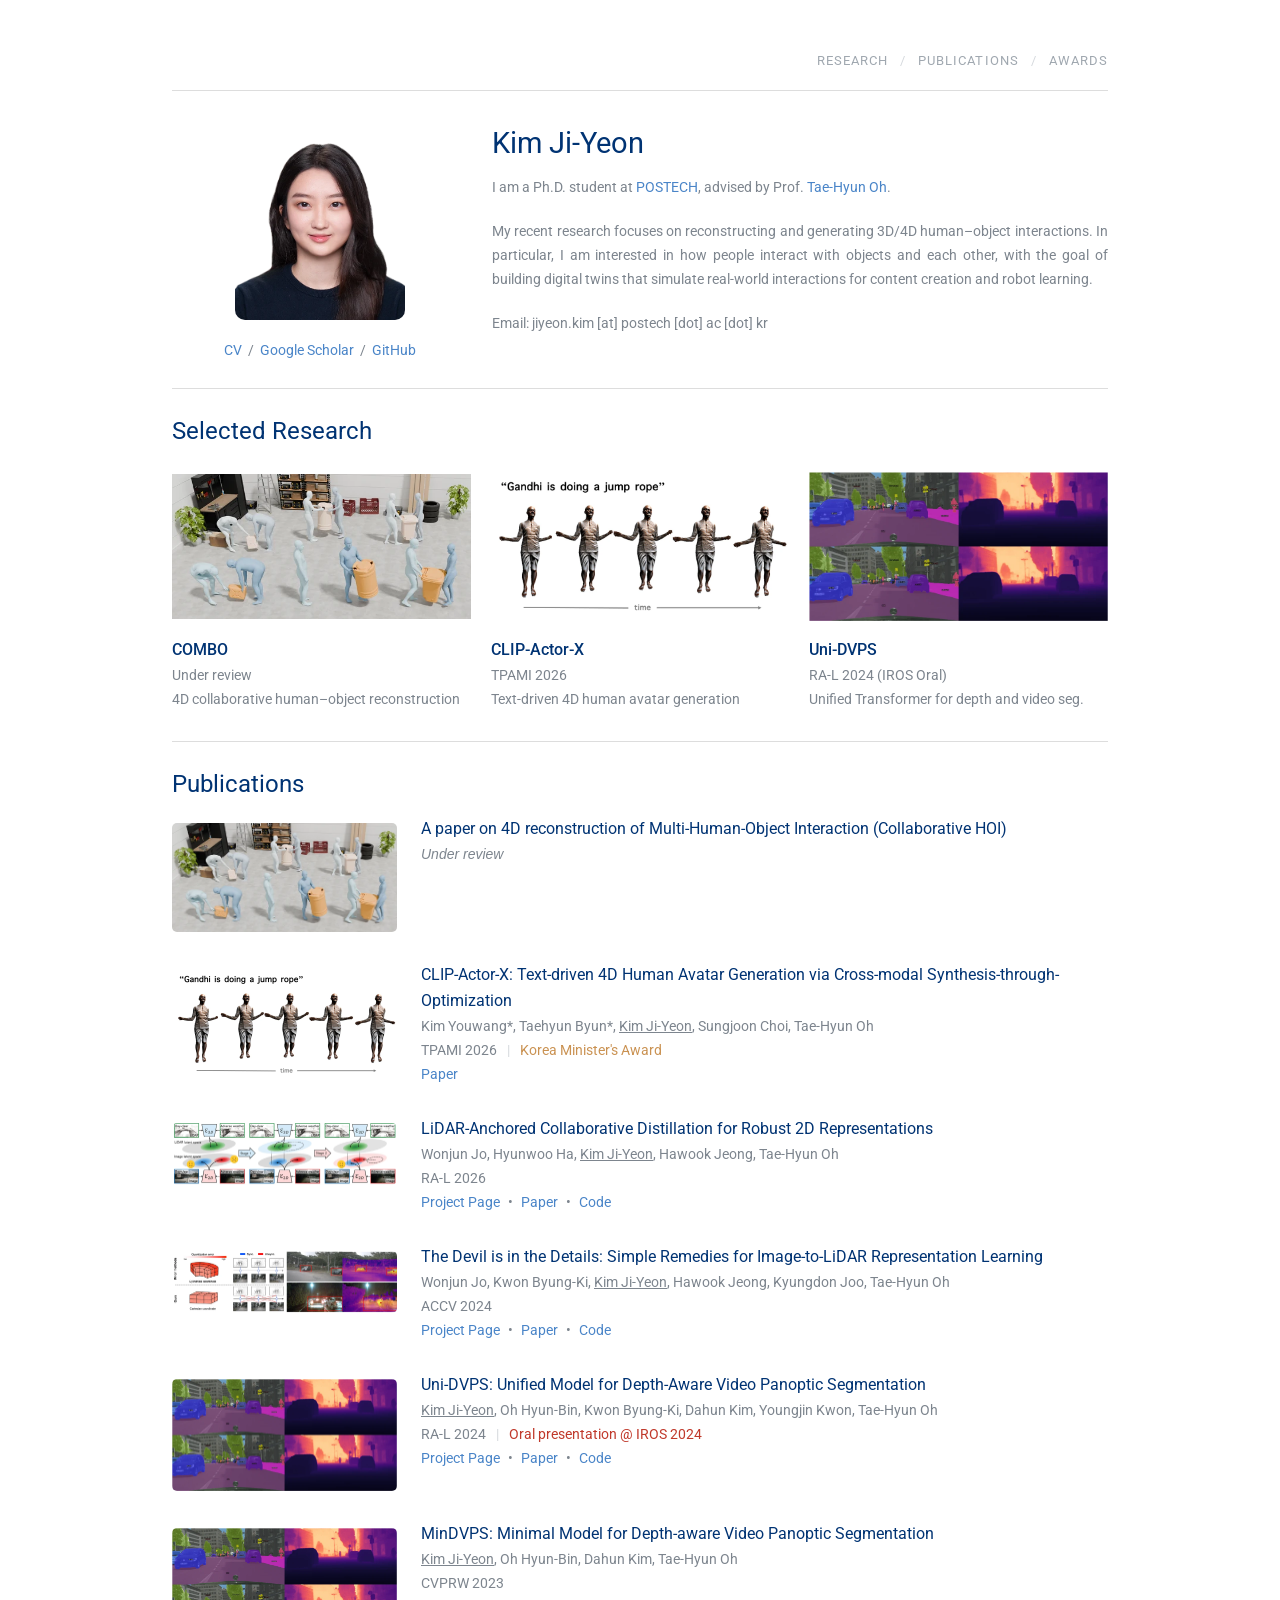
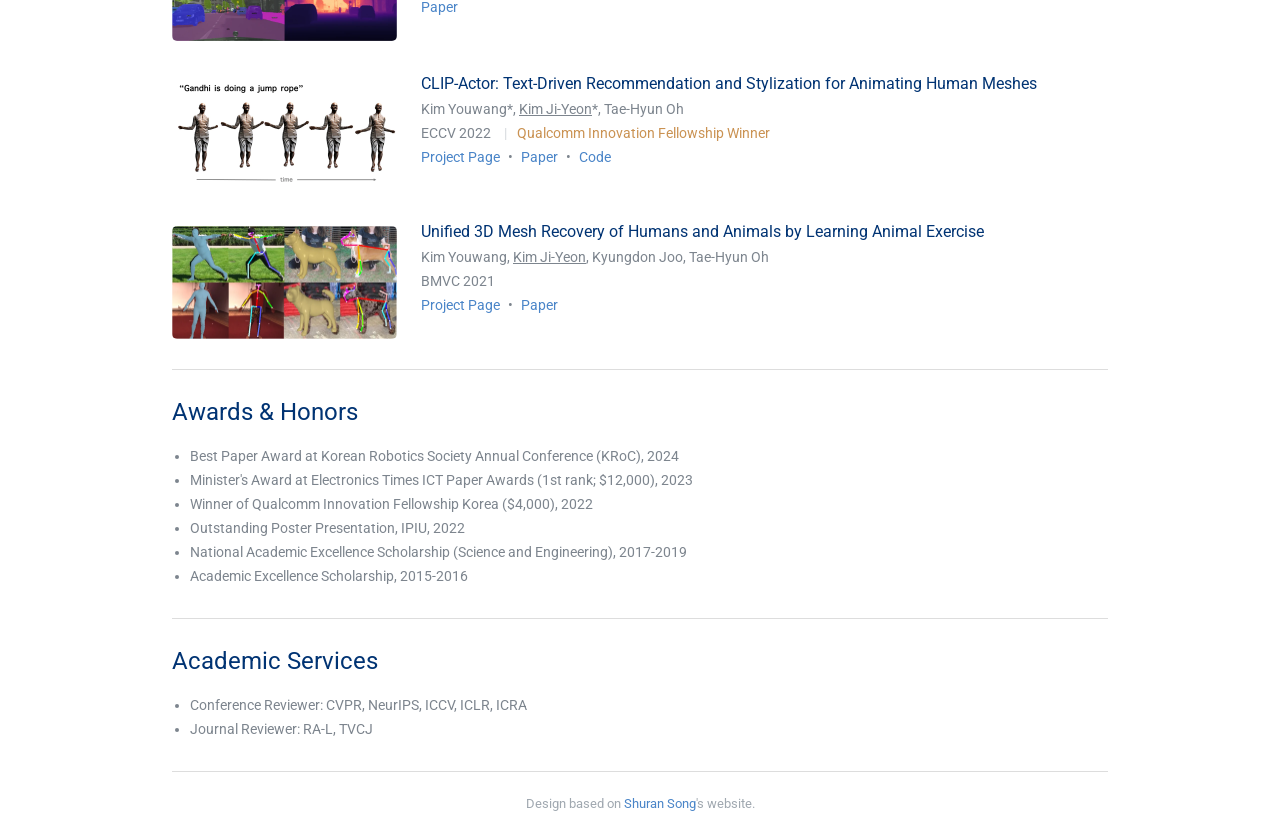
==== commit c06d8949: "Organize publication assets and update ACCV figure" ====
--- a/index.html
+++ b/index.html
@@ -77,14 +77,14 @@
           <span class="selected-research-summary">4D collaborative human&ndash;object reconstruction</span>
         </a>
         <a class="selected-research-card" href="https://ieeexplore.ieee.org/document/11408037" target="_blank" rel="noopener noreferrer">
-          <img src="./assets/home/image/optimized/clip-actor-x.webp" alt="Text-driven 4D human avatar generation" width="900" height="444" decoding="async">
+          <img src="./assets/home/image/optimized/26TPAMI_clipactor_x.webp" alt="Text-driven 4D human avatar generation" width="900" height="444" decoding="async">
           <span class="selected-research-name">CLIP-Actor-X</span>
           <span class="selected-research-venue">TPAMI 2026</span>
           <span class="selected-research-summary">Text-driven 4D human avatar generation</span>
         </a>
         <a class="selected-research-card" href="./uni-dvps.html" target="_blank" rel="noopener noreferrer">
-          <video playsinline muted autoplay loop preload="metadata" poster="./assets/home/image/optimized/min-dvps.webp" aria-label="Uni-DVPS depth-aware video panoptic segmentation results">
-            <source src="./assets/home/image/uni_dvps_animation.mp4" type="video/mp4">
+          <video playsinline muted autoplay loop preload="metadata" poster="./assets/home/image/optimized/23CVPRW_mindvps.webp" aria-label="Uni-DVPS depth-aware video panoptic segmentation results">
+            <source src="./assets/home/image/24RAL_unidvps_animation.mp4" type="video/mp4">
           </video>
           <span class="selected-research-name">Uni-DVPS</span>
           <span class="selected-research-venue">RA-L 2024 (IROS Oral)</span>
@@ -103,7 +103,7 @@
         <img src="./assets/home/image/optimized/combo.webp" alt="COMBO" width="505" height="245" decoding="async" loading="lazy">
       </div>
       <div class="col-sm-9 research-info">
-        <span class="research-proj-title">A paper on 4D reconstruction of Multi-Human-Object interaction (Collaborative HOI)</span><br>
+        <span class="research-proj-title">A paper on 4D reconstruction of Multi-Human-Object Interaction (Collaborative HOI)</span><br>
         <!-- <u>Kim Ji-Yeon</u>, TBU<br> -->
         <span class="research-venue"><em>Under review</em></span><br>
         <!-- <div class="research-links"> -->
@@ -114,7 +114,7 @@
 
     <div class="row research-proj">
       <div class="col-sm-3 research-thumb">
-        <img src="./assets/home/image/optimized/clip-actor-x.webp" alt="CLIP-Actor-X" width="900" height="444" decoding="async" loading="lazy">
+        <img src="./assets/home/image/optimized/26TPAMI_clipactor_x.webp" alt="CLIP-Actor-X" width="900" height="444" decoding="async" loading="lazy">
       </div>
       <div class="col-sm-9 research-info">
         <span class="research-proj-title">CLIP-Actor-X: Text-driven 4D Human Avatar Generation via Cross-modal Synthesis-through-Optimization</span><br>
@@ -128,7 +128,7 @@
 
     <div class="row research-proj">
       <div class="col-sm-3 research-thumb">
-        <img src="./assets/home/image/optimized/cd_teaser.webp" alt="LiDAR-Anchored Collaborative Distillation" width="900" height="249" decoding="async" loading="lazy">
+        <img src="./assets/home/image/optimized/26RAL_lidar_distillation.webp" alt="LiDAR-Anchored Collaborative Distillation" width="900" height="249" decoding="async" loading="lazy">
       </div>
       <div class="col-sm-9 research-info">
         <span class="research-proj-title">LiDAR-Anchored Collaborative Distillation for Robust 2D Representations</span><br>
@@ -140,9 +140,10 @@
       </div>
     </div>
 
-    <div class="row research-proj">
-      <div class="col-sm-3 research-thumb">
-        <img class="thumb-short" src="./assets/home/image/optimized/cd-workshop-teaser.webp" alt="Self-Supervised Collaborative Distillation" width="900" height="517" decoding="async" loading="lazy">
+    <!--
+    <div class="row research-proj">
+      <div class="col-sm-3 research-thumb">
+        <img class="thumb-short" src="./assets/home/image/optimized/25ICCVW_collaborative_distillation.webp" alt="Self-Supervised Collaborative Distillation" width="900" height="517" decoding="async" loading="lazy">
       </div>
       <div class="col-sm-9 research-info">
         <span class="research-proj-title">Self-Supervised Collaborative Distillation: Enhancing Lighting Robustness and 3D Awareness</span><br>
@@ -153,10 +154,11 @@
         </div>
       </div>
     </div>
-
-    <div class="row research-proj">
-      <div class="col-sm-3 research-thumb">
-        <img src="./assets/home/image/optimized/lidar.webp" alt="Image-to-LiDAR representation learning" width="900" height="446" decoding="async" loading="lazy">
+    -->
+
+    <div class="row research-proj">
+      <div class="col-sm-3 research-thumb">
+        <img src="./assets/home/image/optimized/24ACCV_devil_in_details.webp" alt="Image-to-LiDAR representation learning" width="900" height="250" decoding="async" loading="lazy">
       </div>
       <div class="col-sm-9 research-info">
         <span class="research-proj-title">The Devil is in the Details: Simple Remedies for Image-to-LiDAR Representation Learning</span><br>
@@ -170,8 +172,8 @@
 
     <div class="row research-proj">
       <div class="col-sm-3 research-thumb">
-        <video playsinline muted autoplay loop poster="./assets/home/image/optimized/min-dvps.webp">
-          <source src="./assets/home/image/uni_dvps_animation.mp4" type="video/mp4">
+        <video playsinline muted autoplay loop poster="./assets/home/image/optimized/23CVPRW_mindvps.webp">
+          <source src="./assets/home/image/24RAL_unidvps_animation.mp4" type="video/mp4">
         </video>
       </div>
       <div class="col-sm-9 research-info">
@@ -186,7 +188,7 @@
 
     <div class="row research-proj">
       <div class="col-sm-3 research-thumb">
-        <img src="./assets/home/image/optimized/min-dvps.webp" alt="MinDVPS" width="900" height="450" decoding="async" loading="lazy">
+        <img src="./assets/home/image/optimized/23CVPRW_mindvps.webp" alt="MinDVPS" width="900" height="450" decoding="async" loading="lazy">
       </div>
       <div class="col-sm-9 research-info">
         <span class="research-proj-title">MinDVPS: Minimal Model for Depth-aware Video Panoptic Segmentation</span><br>
@@ -200,8 +202,8 @@
 
     <div class="row research-proj">
       <div class="col-sm-3 research-thumb">
-        <video playsinline muted autoplay loop poster="./assets/home/image/optimized/clip-actor-x.webp">
-          <source src="./assets/home/image/clip-actor-fm.mp4" type="video/mp4">
+        <video playsinline muted autoplay loop poster="./assets/home/image/optimized/26TPAMI_clipactor_x.webp">
+          <source src="./assets/home/image/22ECCV_clipactor.mp4" type="video/mp4">
         </video>
       </div>
       <div class="col-sm-9 research-info">
@@ -218,7 +220,7 @@
 
     <div class="row research-proj">
       <div class="col-sm-3 research-thumb">
-        <img src="./assets/home/image/optimized/demr.webp" alt="Unified 3D mesh recovery" width="900" height="454" decoding="async" loading="lazy">
+        <img src="./assets/home/image/optimized/21BMVC_demr.webp" alt="Unified 3D mesh recovery" width="900" height="454" decoding="async" loading="lazy">
       </div>
       <div class="col-sm-9 research-info">
         <span class="research-proj-title">Unified 3D Mesh Recovery of Humans and Animals by Learning Animal Exercise</span><br>
--- a/assets/home/css/home.css
+++ b/assets/home/css/home.css
@@ -200,6 +200,10 @@
     grid-auto-columns: minmax(290px, 82%);
     gap: 16px;
   }
+
+  .selected-research-summary {
+    white-space: normal;
+  }
 }
 
 /* ------------------------------------------------------ publications ---- */
@@ -359,3 +363,88 @@
   color: #a0a8b0;
   padding: 1.5em 0;
 }
+
+/* Bootstrap stacks the profile and publication columns below 576px. */
+@media (max-width: 575px) {
+  .container {
+    padding-left: 20px;
+    padding-right: 20px;
+  }
+
+  .site-header {
+    display: flex;
+    flex-wrap: wrap;
+    justify-content: center;
+    align-items: center;
+    padding: 12px 0;
+    font-size: 12px;
+    line-height: 24px;
+    letter-spacing: 0.04em;
+  }
+
+  .site-header .sep {
+    padding: 0 8px;
+  }
+
+  .profile {
+    padding: 24px 0 8px;
+  }
+
+  .profile-image {
+    max-width: 136px;
+    margin-bottom: 12px;
+  }
+
+  .profile-link {
+    margin-bottom: 18px;
+  }
+
+  .profile-name {
+    text-align: center;
+    font-size: 28px;
+    line-height: 36px;
+    margin-bottom: 16px;
+  }
+
+  .profile-text {
+    text-align: left;
+    margin-bottom: 16px;
+  }
+
+  .profile-email {
+    overflow-wrap: anywhere;
+    margin-bottom: 16px;
+  }
+
+  .selected-research-list {
+    grid-auto-columns: 86%;
+  }
+
+  .research-proj {
+    margin-left: 0;
+    margin-right: 0;
+  }
+
+  .research-thumb,
+  .research-info {
+    padding-left: 0;
+    padding-right: 0;
+  }
+
+  .research-thumb {
+    margin-bottom: 10px;
+  }
+
+  .research-thumb img,
+  .research-thumb video {
+    margin-top: 0;
+  }
+
+  .research-links {
+    white-space: normal;
+  }
+
+  .research-links a {
+    display: inline-block;
+  }
+}
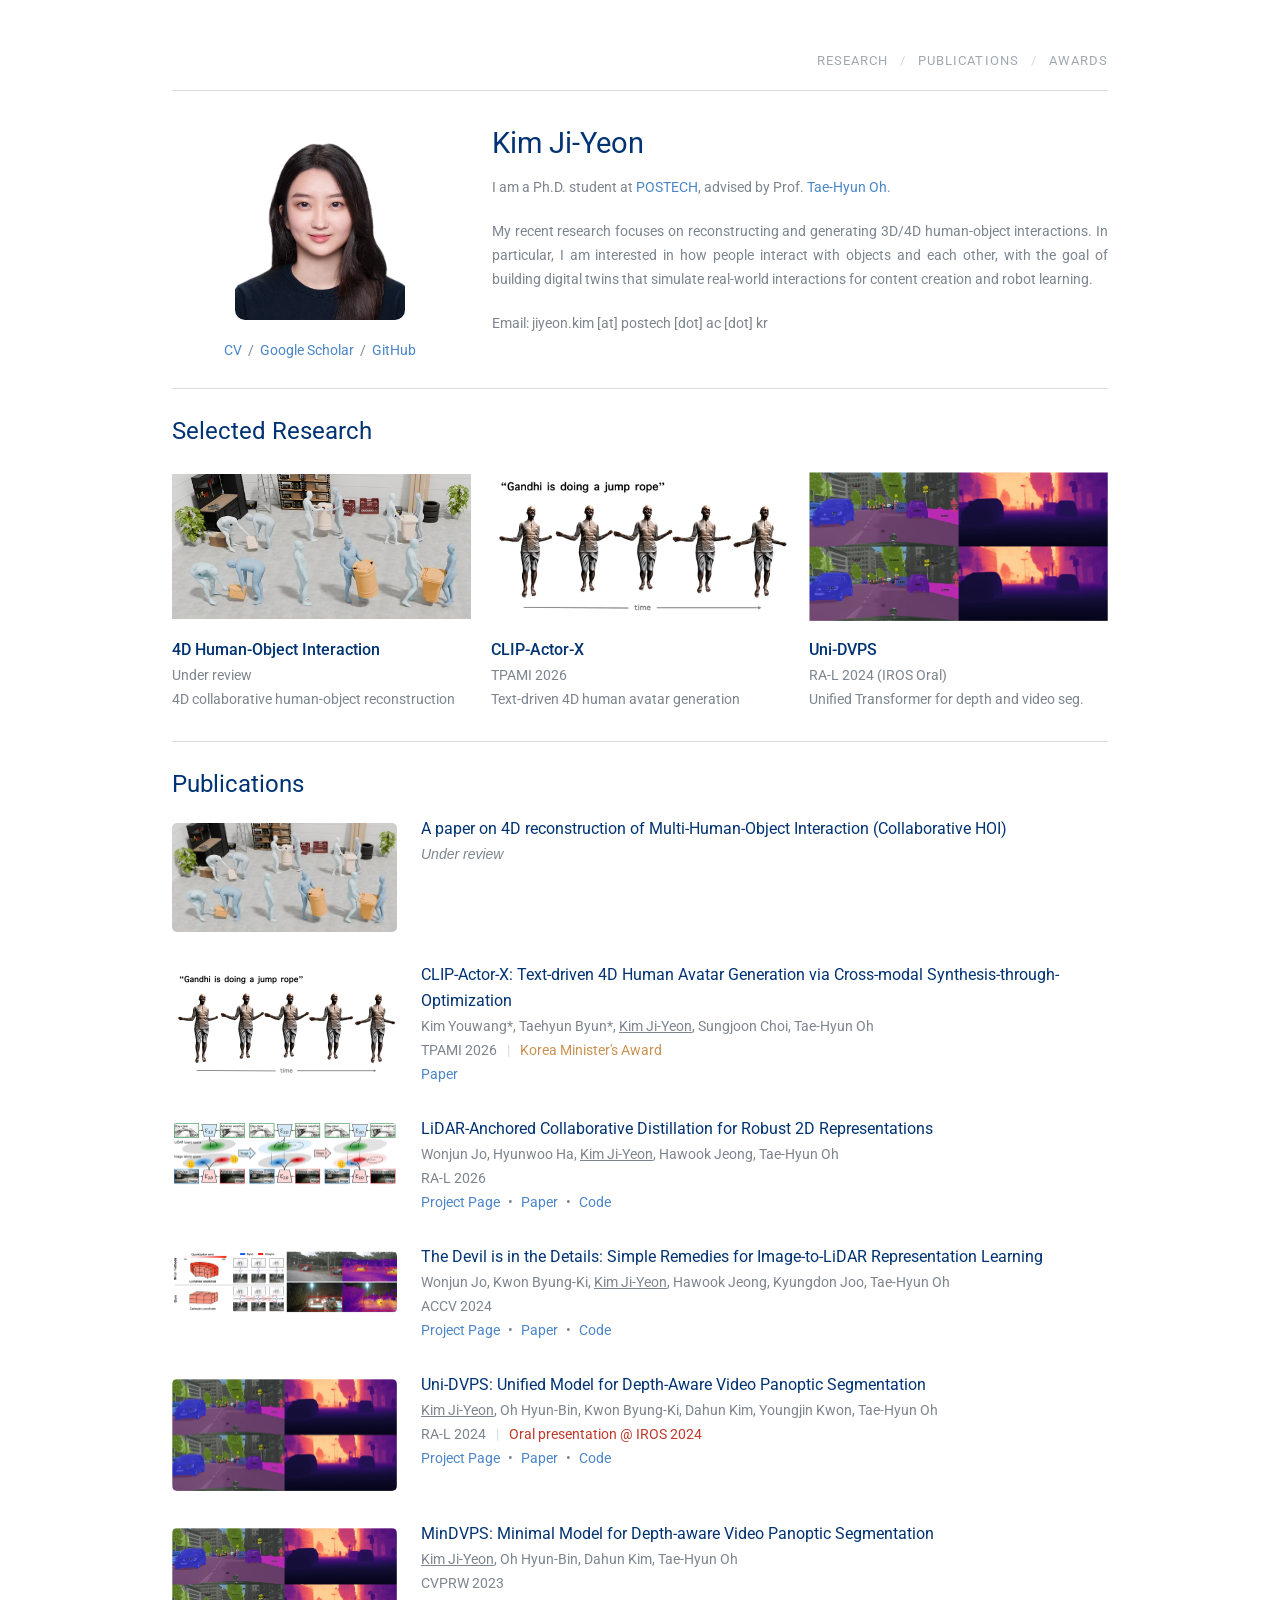
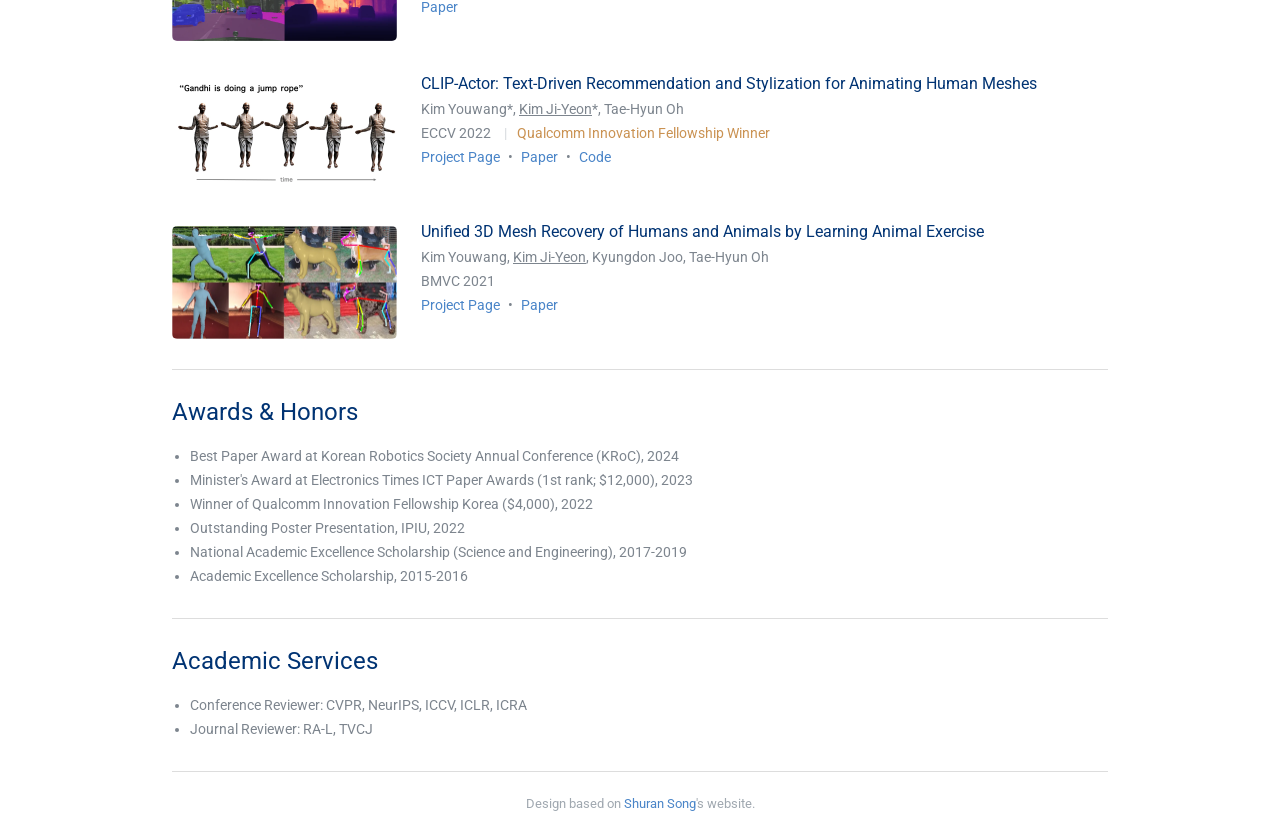
==== commit 9bf8ad30: "Update selected research title and human-object typography" ====
--- a/index.html
+++ b/index.html
@@ -53,7 +53,7 @@
           <!-- at <a href="https://ami.kaist.ac.kr/" target="_blank">AMILab</a> at <a href="https://postech.ac.kr/eng" target="_blank">POSTECH</a>, advised by <a href="https://ami.kaist.ac.kr/members/tae-hyun-oh" target="_blank">Tae-Hyun Oh</a>. I received my Bachelor's degree in IT Engineering from Sookmyung Women's University. During my undergraduate, I also studied at <a href="https://www.utoronto.ca/" target="_blank">University of Toronto</a> as an exchange student. -->
         </p>
         <p class="profile-text">
-          My recent research focuses on reconstructing and generating 3D/4D human&ndash;object interactions.
+          My recent research focuses on reconstructing and generating 3D/4D human-object interactions.
           In particular, I am interested in how people interact with objects and each other, with the goal of building digital twins that simulate real-world interactions for content creation and robot learning.
           <!-- computer vision and machine learning, specializing in understanding 3D world via 2D visual cues. -->
           <!-- Recently, my research interests are on perceiving 3D humans in the scene. -->
@@ -71,10 +71,10 @@
       <h1 class="section" id="selected-research">Selected Research</h1>
       <div class="selected-research-list" tabindex="0" role="group" aria-label="Selected research projects">
         <a class="selected-research-card" href="#combo">
-          <img src="./assets/home/image/optimized/combo.webp" alt="Collaborative human–object interaction reconstruction" width="505" height="245" decoding="async">
-          <span class="selected-research-name">COMBO</span>
+          <img src="./assets/home/image/optimized/combo.webp" alt="Collaborative human-object interaction reconstruction" width="505" height="245" decoding="async">
+          <span class="selected-research-name">4D Human-Object Interaction</span>
           <span class="selected-research-venue">Under review</span>
-          <span class="selected-research-summary">4D collaborative human&ndash;object reconstruction</span>
+          <span class="selected-research-summary">4D collaborative human-object reconstruction</span>
         </a>
         <a class="selected-research-card" href="https://ieeexplore.ieee.org/document/11408037" target="_blank" rel="noopener noreferrer">
           <img src="./assets/home/image/optimized/26TPAMI_clipactor_x.webp" alt="Text-driven 4D human avatar generation" width="900" height="444" decoding="async">
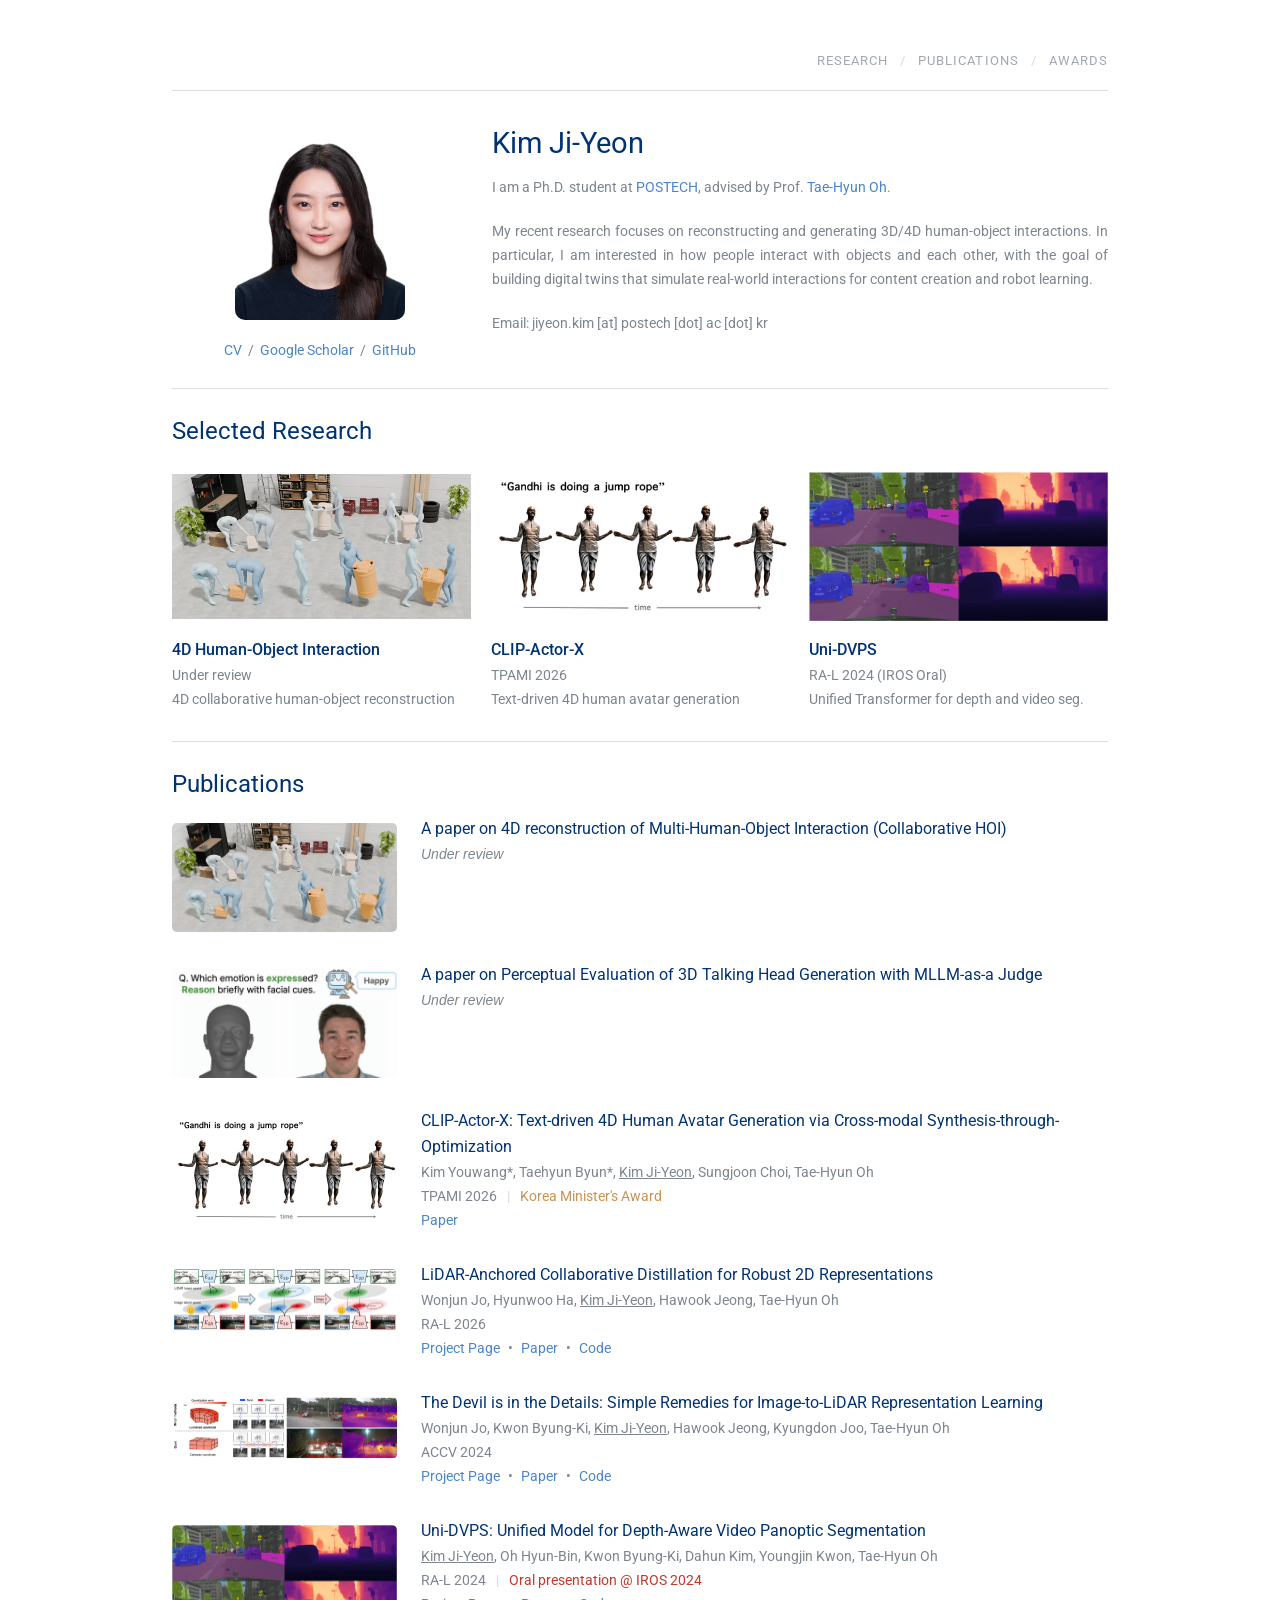
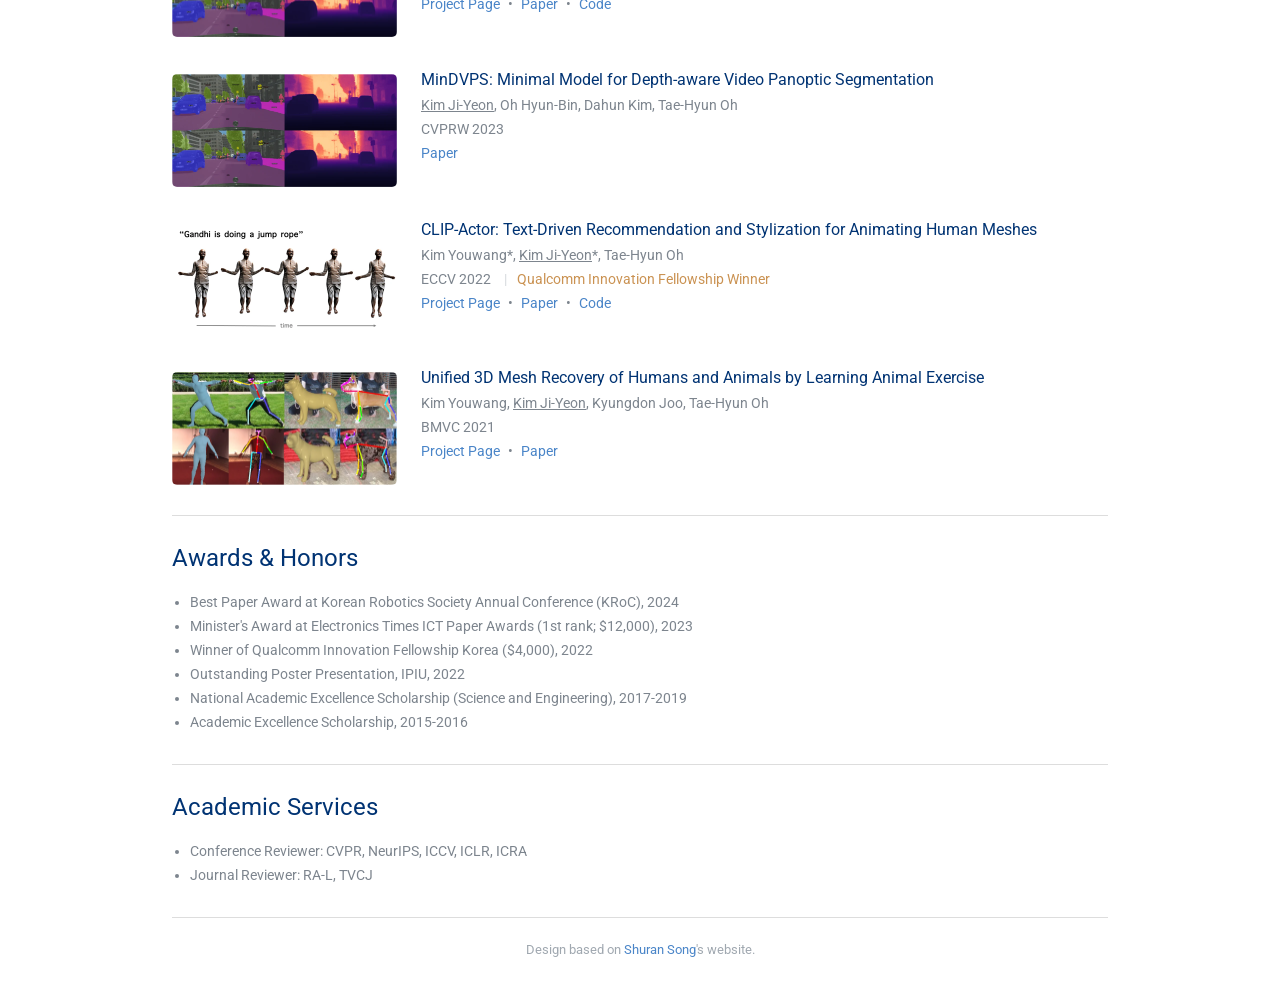
==== commit cb4af9c9: "Add ThreeVal publication preview" ====
--- a/index.html
+++ b/index.html
@@ -70,8 +70,8 @@
     <section class="selected-research" aria-labelledby="selected-research">
       <h1 class="section" id="selected-research">Selected Research</h1>
       <div class="selected-research-list" tabindex="0" role="group" aria-label="Selected research projects">
-        <a class="selected-research-card" href="#combo">
-          <img src="./assets/home/image/optimized/combo.webp" alt="Collaborative human-object interaction reconstruction" width="505" height="245" decoding="async">
+        <a class="selected-research-card" href="#human-object-interaction">
+          <img src="./assets/home/image/optimized/4d_human_object_interaction.webp" alt="Collaborative human-object interaction reconstruction" width="505" height="245" decoding="async">
           <span class="selected-research-name">4D Human-Object Interaction</span>
           <span class="selected-research-venue">Under review</span>
           <span class="selected-research-summary">4D collaborative human-object reconstruction</span>
@@ -98,9 +98,9 @@
     <!-- ==================== publications ==================== -->
     <h1 class="section" id="publications">Publications</h1>
 
-    <div class="row research-proj" id="combo">
-      <div class="col-sm-3 research-thumb">
-        <img src="./assets/home/image/optimized/combo.webp" alt="COMBO" width="505" height="245" decoding="async" loading="lazy">
+    <div class="row research-proj" id="human-object-interaction">
+      <div class="col-sm-3 research-thumb">
+        <img src="./assets/home/image/optimized/4d_human_object_interaction.webp" alt="4D Human-Object Interaction" width="505" height="245" decoding="async" loading="lazy">
       </div>
       <div class="col-sm-9 research-info">
         <span class="research-proj-title">A paper on 4D reconstruction of Multi-Human-Object Interaction (Collaborative HOI)</span><br>
@@ -109,6 +109,16 @@
         <!-- <div class="research-links"> -->
           <!-- <a href="https://ieeexplore.ieee.org/document/11408037" target="_blank">Paper</a> -->
         <!-- </div> -->
+      </div>
+    </div>
+
+    <div class="row research-proj">
+      <div class="col-sm-3 research-thumb">
+        <img src="./assets/home/image/threeval.gif" alt="Perceptual evaluation of 3D talking head generation with an MLLM judge" width="960" height="464" decoding="async" loading="lazy">
+      </div>
+      <div class="col-sm-9 research-info">
+        <span class="research-proj-title">A paper on Perceptual Evaluation of 3D Talking Head Generation with MLLM-as-a Judge</span><br>
+        <span class="research-venue"><em>Under review</em></span><br>
       </div>
     </div>
 
